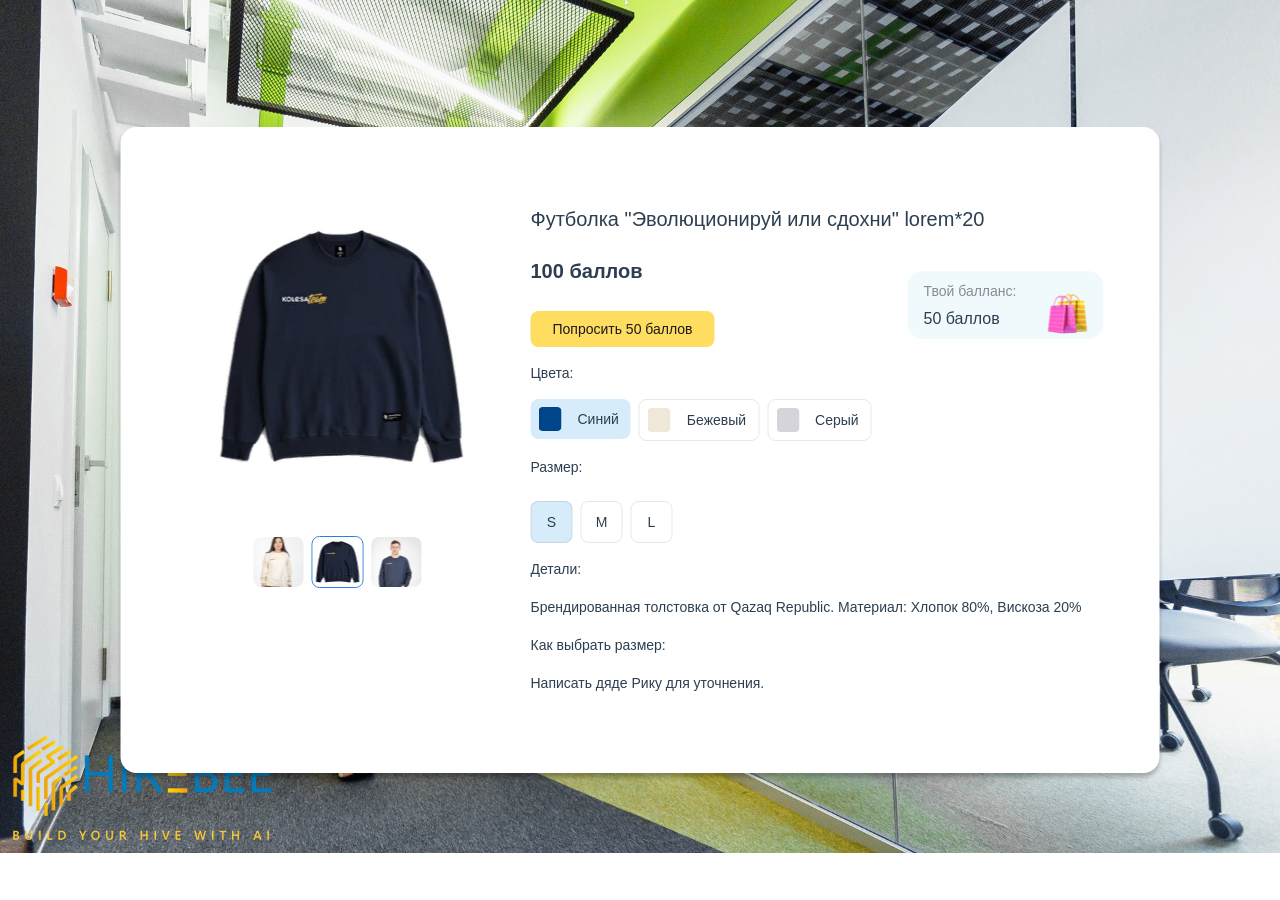
==== index.html @ 6937a369 "feat:<add files and code>" ====
<!DOCTYPE html>
<html lang="en">

<head>
    <meta charset="UTF-8" />
    <link rel="icon" type="image/svg+xml" href="/src/assets/favicon.svg" />
    <meta name="viewport" content="width=device-width, initial-scale=1.0" />
    <link rel="stylesheet" href="./src/css/style.css">
    <link rel="preconnect" href="https://fonts.googleapis.com">
    <link rel="preconnect" href="https://fonts.gstatic.com" crossorigin>
    <link href="https://fonts.googleapis.com/css2?family=Open+Sans:wght@400;600&display=swap" rel="stylesheet">
    <title>Lesson2</title>
</head>

<body>
    <div id="app">
        <div class="order_wrapper">
            <div class="container">
                <div class="image">
                    <img src="./src/assets/hoody.jpg" alt="hoody_image" class="hoody" width="330px" height="330px">
                    <div class="image_prview">
                        <img class="preview_img" src="./src/assets/first.png" alt="melange hoody">
                        <img class="preview_img active" src="./src/assets/second.png" alt="blue hoody">
                        <img class="preview_img" src="./src/assets/third.png" alt="grey hoody">

                    </div>
                </div>
                <div class="description">
                    <div class="description_info">
                        <h3 class="description_info_title">
                            Футболка "Эволюционируй или сдохни" lorem*20
                        </h3>
                        <p class="description_info_points">
                            100 баллов
                        </p>
                        <div class="description_info_button">
                            <a href="#" class="description_info_btn">
                                Попросить 50 баллов
                            </a>
                        </div>

                    </div>
                    <div class="ballance">
                        <p class="ballance_text">
                            Твой балланс:
                        </p>
                        <p class="ballance_count">
                            50 баллов
                        </p>
                    </div>
                    <div class="description_colors">
                        <p class="color_text">
                            Цвета:
                        </p>
                        <div class="radioblock">
                            <div class="radio1">
                                <input class="radio" type="radio" id="blue" name="colors" checked>
                                <label class="label_color color1" for="blue">
                                    <span class="label_text">Синий</span>
                                </label>
                            </div>
                            <div class="radio2">
                                <input class="radio" type="radio" id="melange" name="colors">
                                <label class="label_color color2" for="melange">
                                    <span class="label_text">Бежевый</span>
                                </label>
                            </div>
                            <div class="radio3">
                                <input class="radio" type="radio" id="grey" name="colors">
                                <label class="label_color color3" for="grey">
                                    <span class="label_text">Серый</span>
                                </label>
                            </div>
                        </div>
                        <div class="description_sizes">
                            <p class="description_size_text">
                                Размер:
                            </p>
                            <div class="description_size_name">
                                <div class="size chozen">
                                    s
                                </div>
                                <div class="size">
                                    m
                                </div>
                                <div class="size">
                                    l
                                </div>

                            </div>
                        </div>
                        <div class="description_details">
                            <p class="details_title">
                                Детали:
                            </p>
                            <p class="details_info">
                                Брендированная толстовка от Qazaq Republic. Материал: Хлопок 80%, Вискоза 20%
                            </p>
                            <p class="order_info_title">
                                Как выбрать размер:
                            </p>
                            <p class="order_info_text">
                                Написать дяде Рику для уточнения.
                            </p>
                        </div>
                    </div>
                </div>
            </div>
        </div>
        <script type="module" src="/src/js/main.js"></script>
</body>

</html>
---- src/css/style.css ----
#app {
    font-family: Avenir, Helvetica, Arial, sans-serif;
    -webkit-font-smoothing: antialiased;
    -moz-osx-font-smoothing: grayscale;
    text-align: center;
    color: #2c3e50;
    margin-top: 60px;
}

body {
    box-sizing: border-box;
    margin: 0 auto;
    background-image: url(/src/assets/bg_image.jpg);
    background-repeat: no-repeat;
    background-size: cover;
    font-size: 14px;
    line-height: 24px;
    font-weight: 400;
    font-family: 'Open Sans', sans-serif;
    font-style: normal;
}

:root {
    --title-fsz: 20px;
    --title-fw: 600;
    --title-lh: 32px;
    --font: 'Open Sans';
}

.order_wrapper {
    box-sizing: border-box;
    position: absolute;
    top: 50%;
    left: 50%;
    padding: 56px 56px 64px;
    max-width: 1039px;
    min-width: 1039px;
    border-radius: 16px;
    background: #fff;
    box-shadow: 0 4px 4px rgba(0, 0, 0, 0.25);
    transform: translate(-50%, -50%);
    -webkit-transform: translate(-50%, -50%);
    -moz-transform: translate(-50%, -50%);
    -o-transform: translate(-50%, -50%);
    -ms-transform: translate(-50%, -50%);
}

.container {
    display: flex;
}

.hoody {
    margin-bottom: 16px;
}

.image_prview {
    display: flex;
    flex-wrap: wrap;
    max-width: 330px;
    align-items: center;
    justify-content: center;
    margin: 0 auto;
}

.preview_img {
    margin-right: 8px;
    width: 50px;
    height: 50px;
    justify-content: center;
    filter: rgba(0, 0, 0, 0.25);
}

.active {
    border: 1px solid #2a81dd;
    border-radius: 8px;
}

.description {
    display: flex;
    flex-direction: column;
    margin-left: 24px;
    text-align: left;
}

.description_info_title {
    font-size: var(--title-fsz);
    line-height: var(--title-lh);
    margin-bottom: 8px;
    font-weight: 400;
}

.description_info_points {
    font-weight: var(--title-fw);
    font-size: var(--title-fsz);
    line-height: var(--title-lh);
    margin-bottom: 24px;
}

.description_info_button {
    display: flex;
    justify-content: center;
    width: 184px;
    height: 36px;
    text-align: center;
    filter: rgba(0, 0, 0, 0.25);
    border-radius: 8px;
    background-color: #ffdd61;
    align-items: center;
}

.description_info_btn {
    display: block;
    text-decoration: none;
    color: #1c1819;
    padding: 6px;
    border-radius: 8px;
}

.ballance {
    position: absolute;
    display: flex;
    flex-direction: column;
    right: 56px;
    top: 144px;
    border-radius: 16px;
    padding: 8px 16px;
    background-color: #f0fafd;
    box-sizing: border-box;
    width: 196px;
    height: 68px;
    align-items: left;
    justify-content: center;
    background-image: url(/src/assets/bag.png);
    background-repeat: no-repeat;
    background-position: 140px 22px;
}

.ballance_text {
    color: #888b94;
    margin: 0 0 4px 0;
}

.ballance_count {
    font-weight: 400;
    font-size: 16px;
    text-align: left;
    line-height: 24px;
    margin: 0;
}

/* ///////////////////radio block////////////////////// */

.radioblock {
    display: flex;
    flex-wrap: wrap;
    min-width: 568px;
}

input {
    position: relative;
}

.radio {
    display: none;
}

.label_color {
    display: inline-flex;
    padding: 8px 12px 8px 8px;
    border: 1px solid rgba(28, 24, 25, 0.1);
    border-radius: 8px;
    margin-right: 8px;
    min-width: 96px;
    box-sizing: border-box;
}

.color1::before {
    content: url(/src/assets/blue_block.svg);
    position: absolute;
    margin-right: 8px;
    display: inline-block;
}

.color2::before {
    content: url(/src/assets/melange_block.svg);
    position: absolute;
    margin-right: 8px;
    display: inline-block;
}

.color3::before {
    content: url(/src/assets/grey_block.svg);
    position: absolute;
    margin-right: 8px;
    display: inline-block;
}

input:checked + label {
    background: #d6ecfb;
    border: none;
}

.label_text {
    margin-left: 39px;
}

/* ///////////////////sizes////////////////////// */

.description_size_name {
    display: flex;
    flex-wrap: wrap;
    max-width: 300px;
}

.size {
    display: flex;
    text-transform: uppercase;
    align-items: center;
    justify-content: center;
    width: 40px;
    height: 40px;
    border-radius: 8px;
    border: 1px solid rgba(28, 24, 25, 0.1);
    margin-right: 8px;
    margin-top: 8px;
    cursor: pointer;
}

.chozen {
    background: #d6ecfb;
}
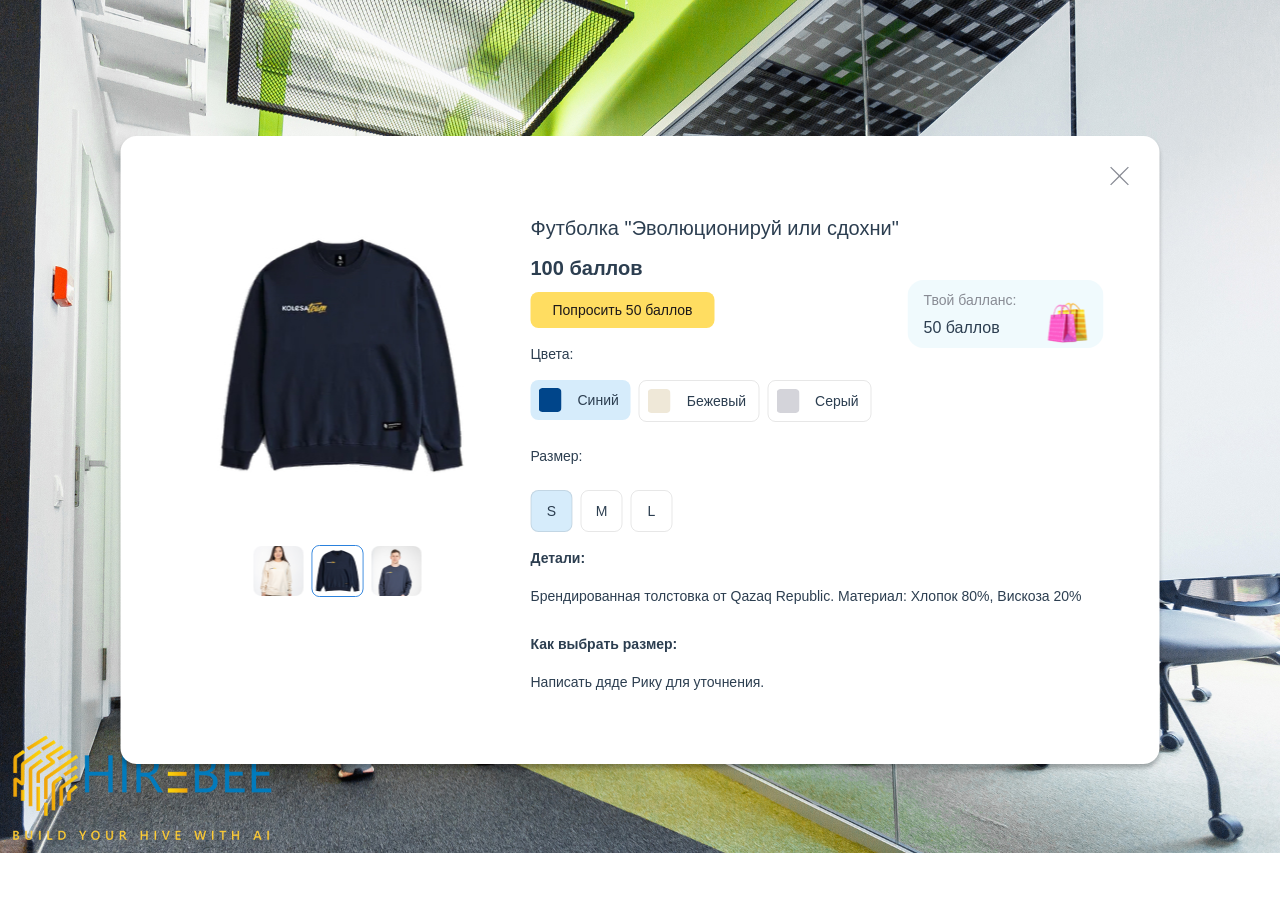
==== commit c9d88721: "fix:<updated css>" ====
--- a/index.html
+++ b/index.html
@@ -16,19 +16,23 @@
     <div id="app">
         <div class="order_wrapper">
             <div class="container">
+                <div class="close_button">
+                    <button class="close_modal_btn">
+                    </button>
+                </div>
                 <div class="image">
                     <img src="./src/assets/hoody.jpg" alt="hoody_image" class="hoody" width="330px" height="330px">
                     <div class="image_prview">
                         <img class="preview_img" src="./src/assets/first.png" alt="melange hoody">
                         <img class="preview_img active" src="./src/assets/second.png" alt="blue hoody">
                         <img class="preview_img" src="./src/assets/third.png" alt="grey hoody">
-
+                        
                     </div>
                 </div>
                 <div class="description">
                     <div class="description_info">
                         <h3 class="description_info_title">
-                            Футболка "Эволюционируй или сдохни" lorem*20
+                            Футболка "Эволюционируй или сдохни"
                         </h3>
                         <p class="description_info_points">
                             100 баллов
@@ -71,6 +75,7 @@
                                     <span class="label_text">Серый</span>
                                 </label>
                             </div>
+
                         </div>
                         <div class="description_sizes">
                             <p class="description_size_text">
--- a/src/css/style.css
+++ b/src/css/style.css
@@ -32,7 +32,7 @@
     position: absolute;
     top: 50%;
     left: 50%;
-    padding: 56px 56px 64px;
+    padding: 56px;
     max-width: 1039px;
     min-width: 1039px;
     border-radius: 16px;
@@ -49,6 +49,20 @@
     display: flex;
 }
 
+.close_modal_btn {
+    position: absolute;
+    right: 24px;
+    top: 24px;
+    width: 32px;
+    height: 32px;
+    background: none;
+    outline: none;
+    border: none;
+    cursor: pointer;
+    background-image: url(/src/assets/close-big.svg);
+    background-size: contain;
+}
+
 .hoody {
     margin-bottom: 16px;
 }
@@ -93,7 +107,8 @@
     font-weight: var(--title-fw);
     font-size: var(--title-fsz);
     line-height: var(--title-lh);
-    margin-bottom: 24px;
+    margin-top: 0;
+    margin-bottom: 8px;
 }
 
 .description_info_button {
@@ -153,7 +168,7 @@
 .radioblock {
     display: flex;
     flex-wrap: wrap;
-    min-width: 568px;
+    max-width: 500px;
 }
 
 input {
@@ -172,6 +187,8 @@
     margin-right: 8px;
     min-width: 96px;
     box-sizing: border-box;
+    cursor: pointer;
+    margin-bottom: 8px;
 }
 
 .color1::before {
@@ -229,3 +246,16 @@
 .chozen {
     background: #d6ecfb;
 }
+
+.details_title {
+    font-weight: var(--title-fw);
+    margin-bottom: 4px;
+}
+
+.details_info {
+    margin-bottom: 24px;
+}
+
+.order_info_title {
+    font-weight: var(--title-fw);
+}
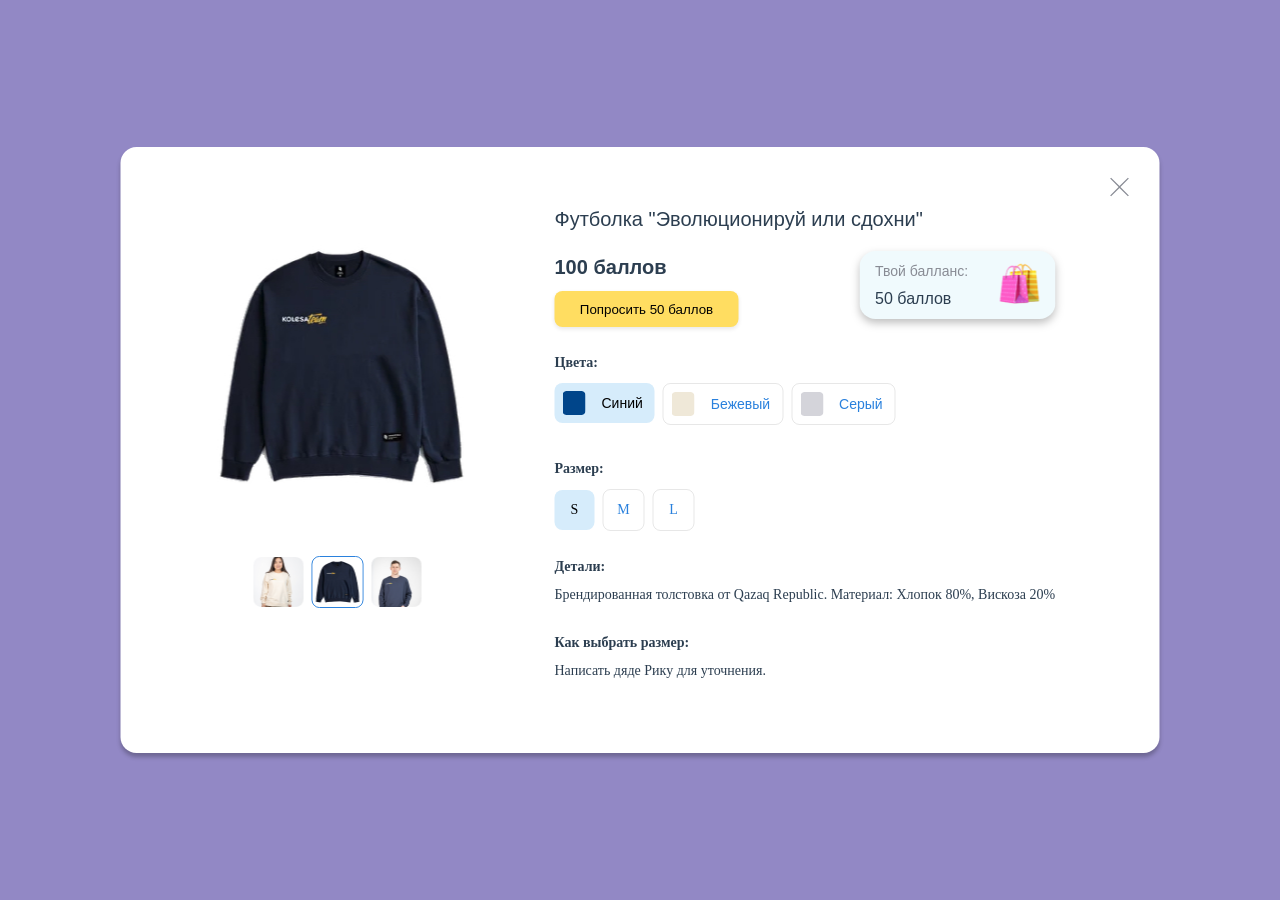
==== commit f49e63ac: "fix:<пофиксил все ошибки еще и некоторые моменты учел> Также добавил Normalize.css" ====
--- a/index.html
+++ b/index.html
@@ -26,36 +26,39 @@
                         <img class="preview_img" src="./src/assets/first.png" alt="melange hoody">
                         <img class="preview_img active" src="./src/assets/second.png" alt="blue hoody">
                         <img class="preview_img" src="./src/assets/third.png" alt="grey hoody">
-                        
+
                     </div>
                 </div>
                 <div class="description">
                     <div class="description_info">
-                        <h3 class="description_info_title">
-                            Футболка "Эволюционируй или сдохни"
-                        </h3>
-                        <p class="description_info_points">
-                            100 баллов
-                        </p>
-                        <div class="description_info_button">
-                            <a href="#" class="description_info_btn">
-                                Попросить 50 баллов
-                            </a>
+                        <div class="description_info_text">
+                            <h3 class="description_info_title">
+                                Футболка "Эволюционируй или сдохни"
+                            </h3>
+                        </div>
+                        <div class="description_info_block">
+                            <div class="points">
+                                <p class="description_info_points">
+                                    100 баллов
+                                </p>
+                                <button class="description_info_btn">Попросить 50 баллов</button>
+                            </div>
+                            <div class="ballance">
+                                <p class="ballance_text">
+                                    Твой балланс:
+                                </p>
+                                <p class="ballance_count">
+                                    50 баллов
+                                </p>
+                            </div>
                         </div>
 
                     </div>
-                    <div class="ballance">
-                        <p class="ballance_text">
-                            Твой балланс:
-                        </p>
-                        <p class="ballance_count">
-                            50 баллов
-                        </p>
-                    </div>
+
                     <div class="description_colors">
-                        <p class="color_text">
+                        <h6 class="color_text">
                             Цвета:
-                        </p>
+                        </h6>
                         <div class="radioblock">
                             <div class="radio1">
                                 <input class="radio" type="radio" id="blue" name="colors" checked>
@@ -78,35 +81,45 @@
 
                         </div>
                         <div class="description_sizes">
-                            <p class="description_size_text">
+                            <h6 class="description_size_text">
                                 Размер:
-                            </p>
-                            <div class="description_size_name">
-                                <div class="size chozen">
-                                    s
+                                <h6 />
+                                <div class="description_size_name">
+                                    <div class="sizes">
+                                        <input class="radio" type="radio" id="s" name="sizes" checked>
+                                        <label class="label_size size1" for="s">
+                                            <span class="size_text">s</span>
+                                        </label>
+                                    </div>
+
+                                    <div class="sizes">
+                                        <input class="radio" type="radio" id="m" name="sizes">
+                                        <label class="label_size size2" for="m">
+                                            <span class="size_text">m</span>
+                                        </label>
+                                    </div>
+
+                                    <div class="sizes">
+                                        <input class="radio" type="radio" id="l" name="sizes">
+                                        <label class="label_size size3" for="l">
+                                            <span class="size_text">l</span>
+                                        </label>
+                                    </div>
                                 </div>
-                                <div class="size">
-                                    m
-                                </div>
-                                <div class="size">
-                                    l
-                                </div>
-
-                            </div>
                         </div>
                         <div class="description_details">
-                            <p class="details_title">
+                            <h6 class="details_title">
                                 Детали:
-                            </p>
-                            <p class="details_info">
-                                Брендированная толстовка от Qazaq Republic. Материал: Хлопок 80%, Вискоза 20%
-                            </p>
-                            <p class="order_info_title">
-                                Как выбрать размер:
-                            </p>
-                            <p class="order_info_text">
-                                Написать дяде Рику для уточнения.
-                            </p>
+                                <h6 />
+                                <p class="details_info">
+                                    Брендированная толстовка от Qazaq Republic. Материал: Хлопок 80%, Вискоза 20%
+                                </p>
+                                <h6 class="order_info_title">
+                                    Как выбрать размер:
+                                    <h6 />
+                                    <p class="order_info_text">
+                                        Написать дяде Рику для уточнения.
+                                    </p>
                         </div>
                     </div>
                 </div>
--- a/src/css/style.css
+++ b/src/css/style.css
@@ -10,14 +10,21 @@
 body {
     box-sizing: border-box;
     margin: 0 auto;
-    background-image: url(/src/assets/bg_image.jpg);
-    background-repeat: no-repeat;
-    background-size: cover;
+    background-color: rgba(35, 16, 139, 0.493);
     font-size: 14px;
     line-height: 24px;
     font-weight: 400;
     font-family: 'Open Sans', sans-serif;
     font-style: normal;
+}
+
+h6 {
+    font-size: 14px;
+    font-weight: 600;
+    line-height: 24px;
+    font-family: var(--font);
+    margin-top: 0;
+    margin-bottom: 0;
 }
 
 :root {
@@ -30,6 +37,8 @@
 .order_wrapper {
     box-sizing: border-box;
     position: absolute;
+    display: flex;
+    justify-content: space-between;
     top: 50%;
     left: 50%;
     padding: 56px;
@@ -47,6 +56,8 @@
 
 .container {
     display: flex;
+    margin: 0 0;
+    max-width: 927px;
 }
 
 .close_modal_btn {
@@ -67,6 +78,10 @@
     margin-bottom: 16px;
 }
 
+.image {
+    margin-right: 24px;
+}
+
 .image_prview {
     display: flex;
     flex-wrap: wrap;
@@ -78,8 +93,6 @@
 
 .preview_img {
     margin-right: 8px;
-    width: 50px;
-    height: 50px;
     justify-content: center;
     filter: rgba(0, 0, 0, 0.25);
 }
@@ -99,6 +112,7 @@
 .description_info_title {
     font-size: var(--title-fsz);
     line-height: var(--title-lh);
+    margin-top: 0;
     margin-bottom: 8px;
     font-weight: 400;
 }
@@ -111,28 +125,35 @@
     margin-bottom: 8px;
 }
 
+.description_info_text {
+    margin-bottom: 16px;
+}
+
+.description_info_block {
+    display: flex;
+    flex-direction: row;
+    justify-content: space-between;
+    margin-bottom: 24px;
+}
+
 .description_info_button {
     display: flex;
-    justify-content: center;
+    justify-content: space-between;
+}
+
+.description_info_btn {
     width: 184px;
     height: 36px;
-    text-align: center;
-    filter: rgba(0, 0, 0, 0.25);
+    cursor: pointer;
     border-radius: 8px;
     background-color: #ffdd61;
-    align-items: center;
-}
-
-.description_info_btn {
-    display: block;
-    text-decoration: none;
-    color: #1c1819;
-    padding: 6px;
-    border-radius: 8px;
+    outline: none;
+    border: none;
+    margin-bottom: 0;
+    box-shadow: 0 2px 4px rgba(28, 24, 25, 0.1);
 }
 
 .ballance {
-    position: absolute;
     display: flex;
     flex-direction: column;
     right: 56px;
@@ -147,7 +168,8 @@
     justify-content: center;
     background-image: url(/src/assets/bag.png);
     background-repeat: no-repeat;
-    background-position: 140px 22px;
+    background-position: 140px 12px;
+    filter: drop-shadow(0 4px 4px rgba(0, 0, 0, 0.25));
 }
 
 .ballance_text {
@@ -169,6 +191,8 @@
     display: flex;
     flex-wrap: wrap;
     max-width: 500px;
+    margin-top: 8px;
+    margin-bottom: 24px;
 }
 
 input {
@@ -186,6 +210,7 @@
     border-radius: 8px;
     margin-right: 8px;
     min-width: 96px;
+    color: #2a81dd;
     box-sizing: border-box;
     cursor: pointer;
     margin-bottom: 8px;
@@ -215,6 +240,7 @@
 input:checked + label {
     background: #d6ecfb;
     border: none;
+    color: black;
 }
 
 .label_text {
@@ -227,35 +253,53 @@
     display: flex;
     flex-wrap: wrap;
     max-width: 300px;
-}
-
-.size {
-    display: flex;
-    text-transform: uppercase;
+    margin-bottom: 24px;
+}
+
+.label_size {
+    border: 1px solid rgba(28, 24, 25, 0.1);
+    border-radius: 8px;
+    box-sizing: border-box;
+    cursor: pointer;
+}
+
+.sizes {
+    display: flex;
     align-items: center;
     justify-content: center;
+    text-align: center;
+    margin-right: 8px;
+    margin-top: 8px;
+    color: #2a81dd;
+}
+
+.size_text {
+    display: inline-flex;
+    border-radius: 5px;
     width: 40px;
     height: 40px;
-    border-radius: 8px;
-    border: 1px solid rgba(28, 24, 25, 0.1);
-    margin-right: 8px;
-    margin-top: 8px;
-    cursor: pointer;
-}
-
-.chozen {
-    background: #d6ecfb;
-}
-
-.details_title {
-    font-weight: var(--title-fw);
-    margin-bottom: 4px;
-}
-
+    align-items: center;
+    text-align: center;
+    justify-content: center;
+    text-transform: uppercase;
+    font-family: var(--font);
+    font-weight: 400;
+    line-height: 24px;
+}
+
+/* ////////////////Details////////////////// */
 .details_info {
     margin-bottom: 24px;
+    margin-top: 4px;
+    font-weight: 400;
+    font-family: var(--font);
 }
 
 .order_info_title {
     font-weight: var(--title-fw);
 }
+
+.order_info_text {
+    margin-top: 4px;
+    font-weight: 400;
+}
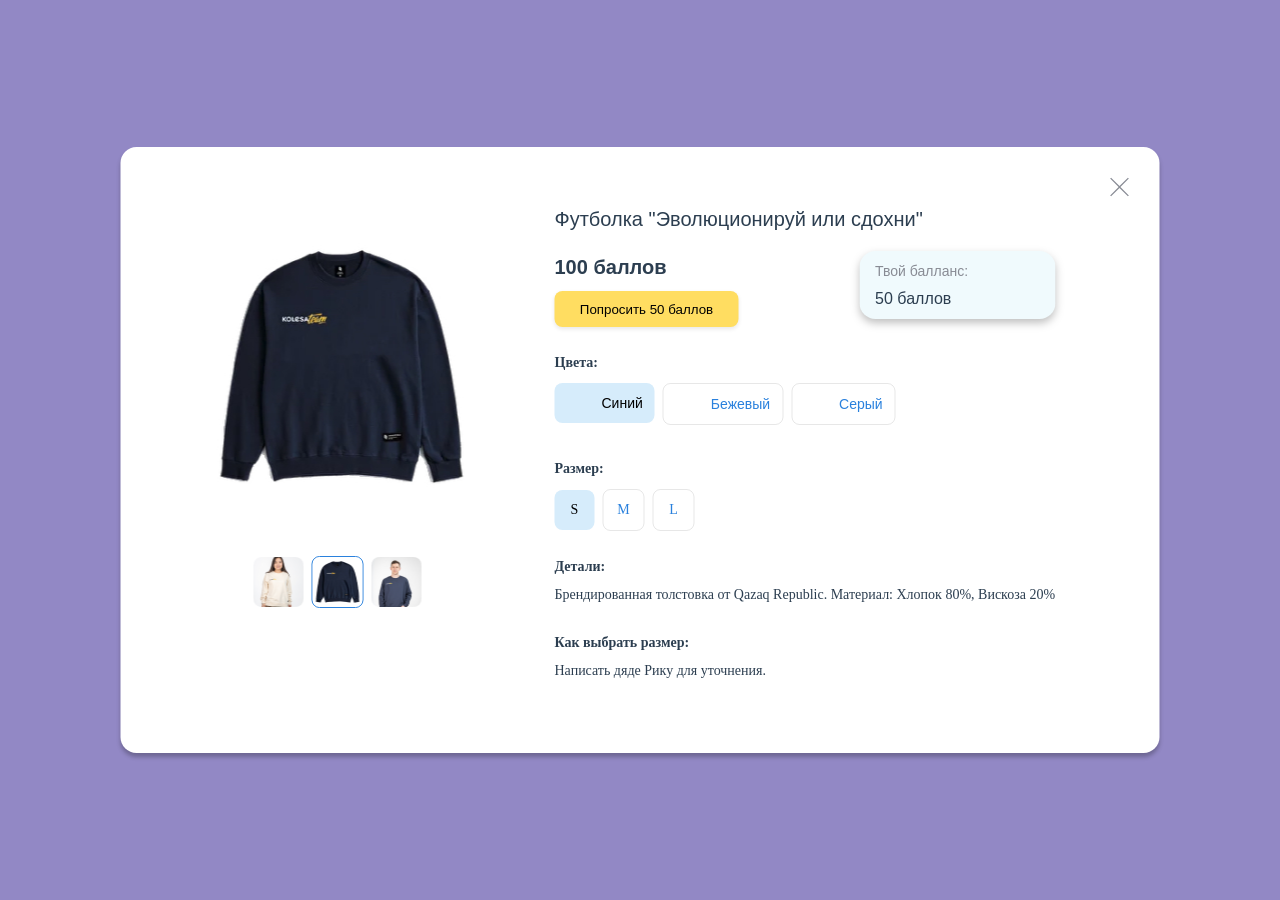
==== commit 3d25d945: "fix:<проверка>" ====
--- a/index.html
+++ b/index.html
@@ -107,6 +107,7 @@
                                     </div>
                                 </div>
                         </div>
+
                         <div class="description_details">
                             <h6 class="details_title">
                                 Детали:
@@ -114,6 +115,7 @@
                                 <p class="details_info">
                                     Брендированная толстовка от Qazaq Republic. Материал: Хлопок 80%, Вискоза 20%
                                 </p>
+
                                 <h6 class="order_info_title">
                                     Как выбрать размер:
                                     <h6 />
--- a/src/css/style.css
+++ b/src/css/style.css
@@ -166,7 +166,7 @@
     height: 68px;
     align-items: left;
     justify-content: center;
-    background-image: url(/src/assets/bag.png);
+    background-image: url(./src/assets/bag.png);
     background-repeat: no-repeat;
     background-position: 140px 12px;
     filter: drop-shadow(0 4px 4px rgba(0, 0, 0, 0.25));
@@ -217,21 +217,21 @@
 }
 
 .color1::before {
-    content: url(/src/assets/blue_block.svg);
+    content: url(./src/assets/blue_block.svg);
     position: absolute;
     margin-right: 8px;
     display: inline-block;
 }
 
 .color2::before {
-    content: url(/src/assets/melange_block.svg);
+    content: url(./src/assets/melange_block.svg);
     position: absolute;
     margin-right: 8px;
     display: inline-block;
 }
 
 .color3::before {
-    content: url(/src/assets/grey_block.svg);
+    content: url(./src/assets/grey_block.svg);
     position: absolute;
     margin-right: 8px;
     display: inline-block;
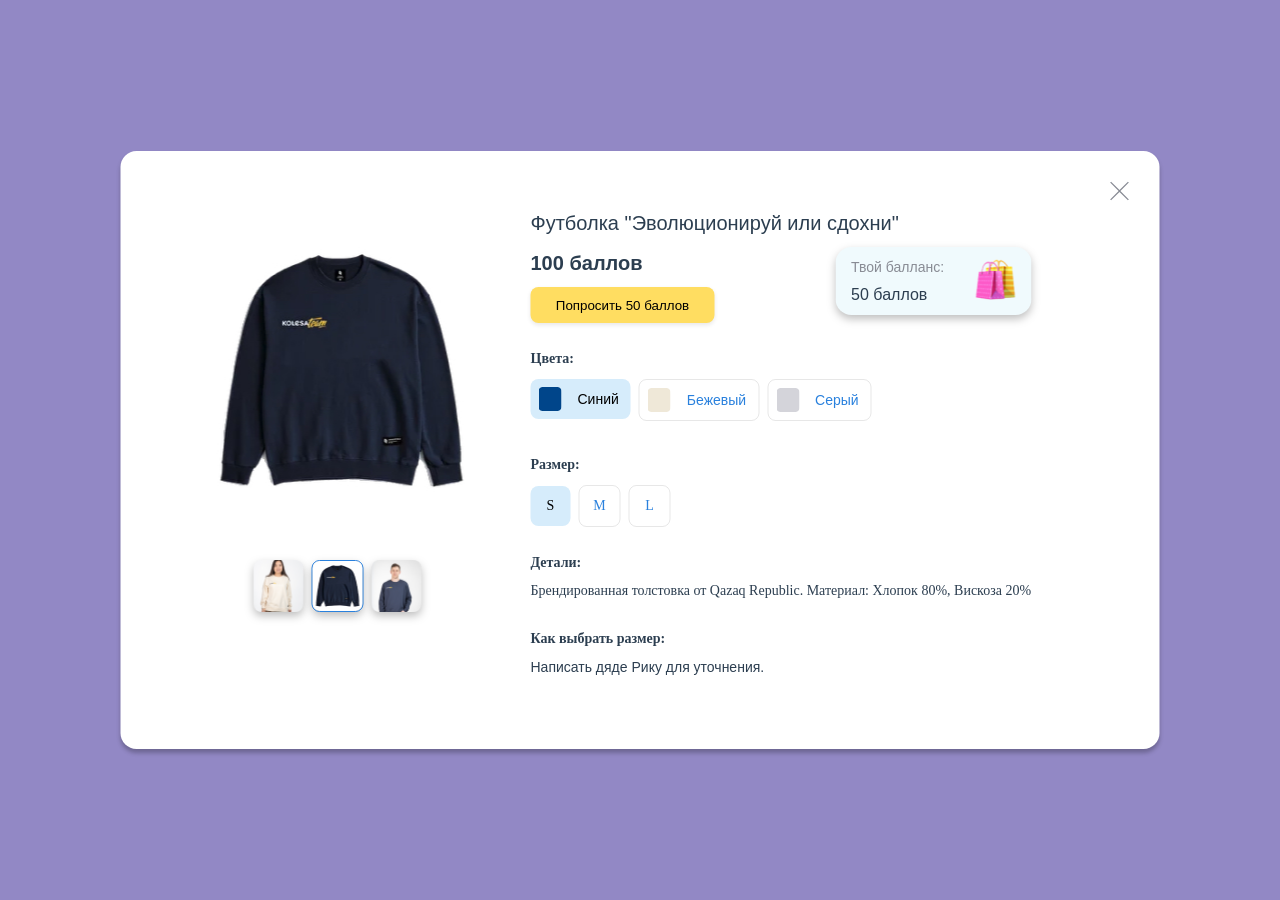
==== commit f5440267: "fix:<corrected html css mistakes>" ====
--- a/index.html
+++ b/index.html
@@ -21,7 +21,7 @@
                     </button>
                 </div>
                 <div class="image">
-                    <img src="./src/assets/hoody.jpg" alt="hoody_image" class="hoody" width="330px" height="330px">
+                    <img src="./src/assets/hoody.jpg" alt="hoody_image" class="hoody" width="330" height="330">
                     <div class="image_prview">
                         <img class="preview_img" src="./src/assets/first.png" alt="melange hoody">
                         <img class="preview_img active" src="./src/assets/second.png" alt="blue hoody">
@@ -31,11 +31,10 @@
                 </div>
                 <div class="description">
                     <div class="description_info">
-                        <div class="description_info_text">
-                            <h3 class="description_info_title">
-                                Футболка "Эволюционируй или сдохни"
-                            </h3>
-                        </div>
+                        <h3 class="description_info_title">
+                            Футболка "Эволюционируй или сдохни"
+                        </h3>
+
                         <div class="description_info_block">
                             <div class="points">
                                 <p class="description_info_points">
@@ -52,7 +51,6 @@
                                 </p>
                             </div>
                         </div>
-
                     </div>
 
                     <div class="description_colors">
@@ -60,68 +58,70 @@
                             Цвета:
                         </h6>
                         <div class="radioblock">
-                            <div class="radio1">
-                                <input class="radio" type="radio" id="blue" name="colors" checked>
-                                <label class="label_color color1" for="blue">
-                                    <span class="label_text">Синий</span>
-                                </label>
+                            <div class="colours">
+                                <div class="radio1">
+                                    <input class="radio" type="radio" id="blue" name="colors" checked>
+                                    <label class="label_color color1" for="blue">
+                                        <span class="label_text">Синий</span>
+                                    </label>
+                                </div>
+
+                                <div class="radio2">
+                                    <input class="radio" type="radio" id="melange" name="colors">
+                                    <label class="label_color color2" for="melange">
+                                        <span class="label_text">Бежевый</span>
+                                    </label>
+                                </div>
+                                <div class="radio3">
+                                    <input class="radio" type="radio" id="grey" name="colors">
+                                    <label class="label_color color3" for="grey">
+                                        <span class="label_text">Серый</span>
+                                    </label>
+                                </div>
                             </div>
-                            <div class="radio2">
-                                <input class="radio" type="radio" id="melange" name="colors">
-                                <label class="label_color color2" for="melange">
-                                    <span class="label_text">Бежевый</span>
-                                </label>
-                            </div>
-                            <div class="radio3">
-                                <input class="radio" type="radio" id="grey" name="colors">
-                                <label class="label_color color3" for="grey">
-                                    <span class="label_text">Серый</span>
-                                </label>
-                            </div>
-
                         </div>
                         <div class="description_sizes">
                             <h6 class="description_size_text">
                                 Размер:
-                                <h6 />
-                                <div class="description_size_name">
-                                    <div class="sizes">
-                                        <input class="radio" type="radio" id="s" name="sizes" checked>
-                                        <label class="label_size size1" for="s">
-                                            <span class="size_text">s</span>
-                                        </label>
-                                    </div>
+                            </h6>
+                            <div class="description_size_name">
+                                <div class="sizes">
+                                    <input class="radio" type="radio" id="s" name="sizes" checked>
+                                    <label class="label_size size1" for="s">
+                                        <span class="size_text">s</span>
+                                    </label>
+                                </div>
 
-                                    <div class="sizes">
-                                        <input class="radio" type="radio" id="m" name="sizes">
-                                        <label class="label_size size2" for="m">
-                                            <span class="size_text">m</span>
-                                        </label>
-                                    </div>
+                                <div class="sizes">
+                                    <input class="radio" type="radio" id="m" name="sizes">
+                                    <label class="label_size size2" for="m">
+                                        <span class="size_text">m</span>
+                                    </label>
+                                </div>
 
-                                    <div class="sizes">
-                                        <input class="radio" type="radio" id="l" name="sizes">
-                                        <label class="label_size size3" for="l">
-                                            <span class="size_text">l</span>
-                                        </label>
-                                    </div>
+                                <div class="sizes">
+                                    <input class="radio" type="radio" id="l" name="sizes">
+                                    <label class="label_size size3" for="l">
+                                        <span class="size_text">l</span>
+                                    </label>
                                 </div>
+                            </div>
                         </div>
 
                         <div class="description_details">
                             <h6 class="details_title">
                                 Детали:
-                                <h6 />
-                                <p class="details_info">
-                                    Брендированная толстовка от Qazaq Republic. Материал: Хлопок 80%, Вискоза 20%
-                                </p>
+                            </h6>
+                            <p class="details_info">
+                                Брендированная толстовка от Qazaq Republic. Материал: Хлопок 80%, Вискоза 20%
+                            </p>
 
-                                <h6 class="order_info_title">
-                                    Как выбрать размер:
-                                    <h6 />
-                                    <p class="order_info_text">
-                                        Написать дяде Рику для уточнения.
-                                    </p>
+                            <h6 class="order_info_title">
+                                Как выбрать размер:
+                            </h6>
+                            <p class="order_info_text">
+                                Написать дяде Рику для уточнения.
+                            </p>
                         </div>
                     </div>
                 </div>
--- a/src/css/style.css
+++ b/src/css/style.css
@@ -7,26 +7,6 @@
     margin-top: 60px;
 }
 
-body {
-    box-sizing: border-box;
-    margin: 0 auto;
-    background-color: rgba(35, 16, 139, 0.493);
-    font-size: 14px;
-    line-height: 24px;
-    font-weight: 400;
-    font-family: 'Open Sans', sans-serif;
-    font-style: normal;
-}
-
-h6 {
-    font-size: 14px;
-    font-weight: 600;
-    line-height: 24px;
-    font-family: var(--font);
-    margin-top: 0;
-    margin-bottom: 0;
-}
-
 :root {
     --title-fsz: 20px;
     --title-fw: 600;
@@ -34,6 +14,26 @@
     --font: 'Open Sans';
 }
 
+body {
+    box-sizing: border-box;
+    margin: 0 auto;
+    background-color: rgba(35, 16, 139, 0.493);
+    font-size: 14px;
+    line-height: 24px;
+    font-weight: 400;
+    font-family: 'Open Sans', sans-serif;
+    font-style: normal;
+}
+
+h6 {
+    font-size: 14px;
+    font-weight: 600;
+    line-height: 24px;
+    font-family: var(--font);
+    margin-top: 0;
+    margin-bottom: 0;
+}
+
 .order_wrapper {
     box-sizing: border-box;
     position: absolute;
@@ -42,8 +42,7 @@
     top: 50%;
     left: 50%;
     padding: 56px;
-    max-width: 1039px;
-    min-width: 1039px;
+    width: 1039px;
     border-radius: 16px;
     background: #fff;
     box-shadow: 0 4px 4px rgba(0, 0, 0, 0.25);
@@ -86,15 +85,13 @@
     display: flex;
     flex-wrap: wrap;
     max-width: 330px;
-    align-items: center;
     justify-content: center;
     margin: 0 auto;
 }
 
 .preview_img {
     margin-right: 8px;
-    justify-content: center;
-    filter: rgba(0, 0, 0, 0.25);
+    filter: drop-shadow(0 4px 4px rgba(0, 0, 0, 0.25));
 }
 
 .active {
@@ -105,7 +102,6 @@
 .description {
     display: flex;
     flex-direction: column;
-    margin-left: 24px;
     text-align: left;
 }
 
@@ -125,10 +121,6 @@
     margin-bottom: 8px;
 }
 
-.description_info_text {
-    margin-bottom: 16px;
-}
-
 .description_info_block {
     display: flex;
     flex-direction: row;
@@ -166,7 +158,7 @@
     height: 68px;
     align-items: left;
     justify-content: center;
-    background-image: url(./src/assets/bag.png);
+    background-image: url(/src/assets/bag.png);
     background-repeat: no-repeat;
     background-position: 140px 12px;
     filter: drop-shadow(0 4px 4px rgba(0, 0, 0, 0.25));
@@ -195,8 +187,9 @@
     margin-bottom: 24px;
 }
 
-input {
-    position: relative;
+.colours {
+    display: flex;
+    flex-wrap: wrap;
 }
 
 .radio {
@@ -217,21 +210,21 @@
 }
 
 .color1::before {
-    content: url(./src/assets/blue_block.svg);
+    content: url(/src/assets/blue_block.svg);
     position: absolute;
     margin-right: 8px;
     display: inline-block;
 }
 
 .color2::before {
-    content: url(./src/assets/melange_block.svg);
+    content: url(/src/assets/melange_block.svg);
     position: absolute;
     margin-right: 8px;
     display: inline-block;
 }
 
 .color3::before {
-    content: url(./src/assets/grey_block.svg);
+    content: url(/src/assets/grey_block.svg);
     position: absolute;
     margin-right: 8px;
     display: inline-block;
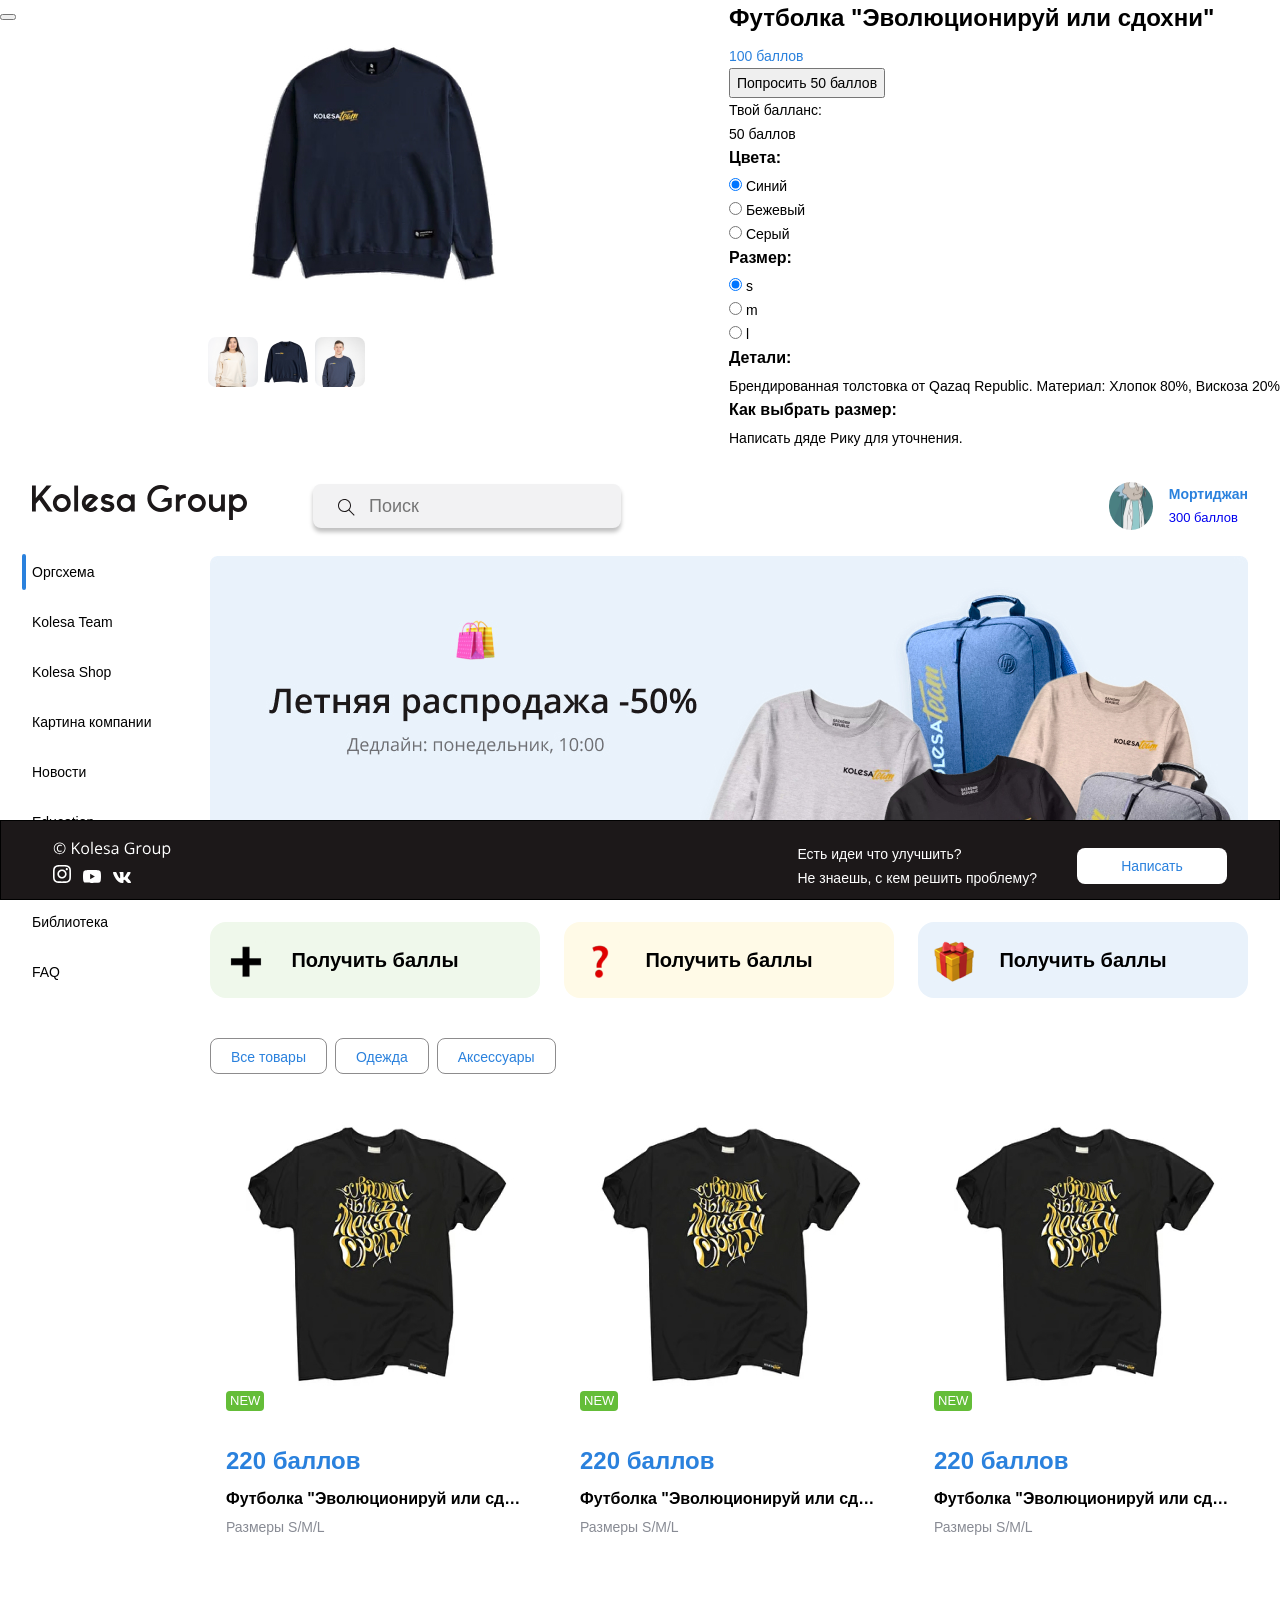
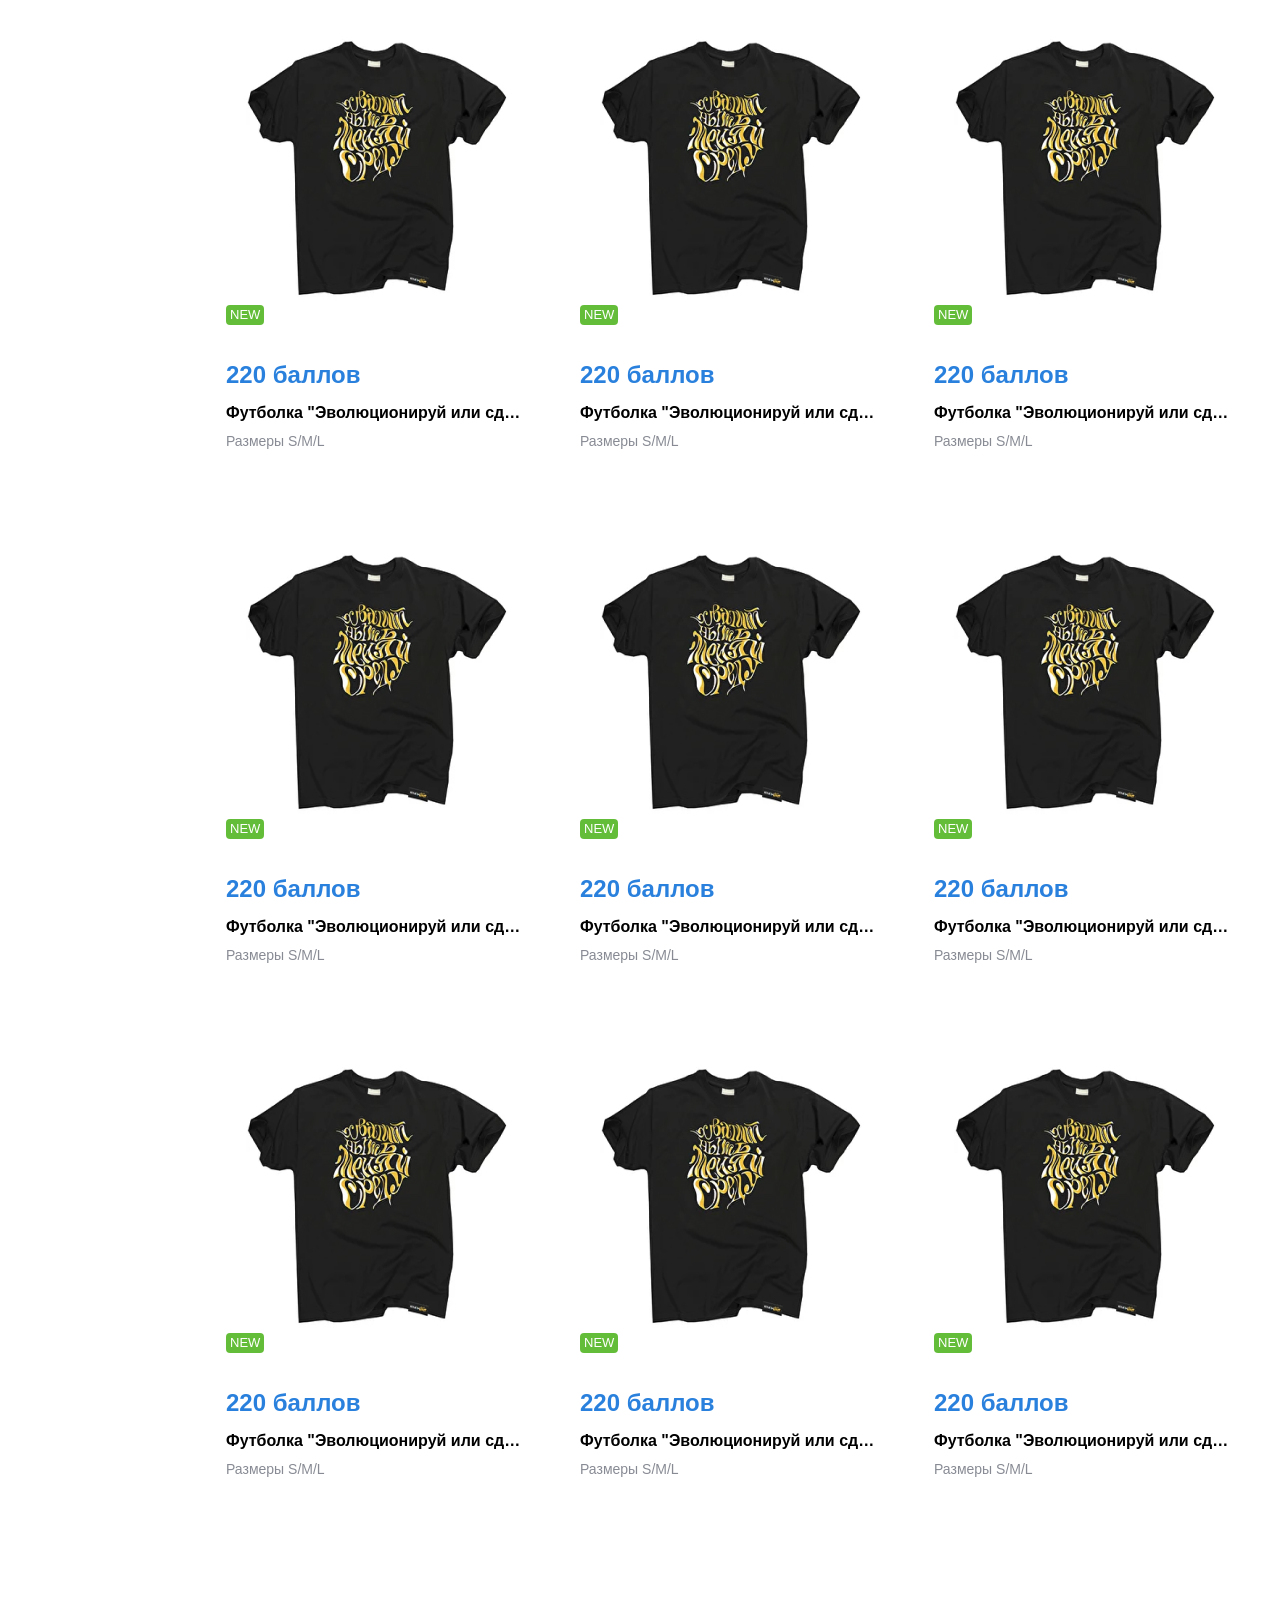
==== commit 7fc1663f: "fix make some changes" ====
--- a/index.html
+++ b/index.html
@@ -127,7 +127,434 @@
                 </div>
             </div>
         </div>
+        <div class="main_wrapper">
+            <header class="header">
+                <div class="container">
+                    <div class="logo_input">
+                        <div class="logo_image">
+                            <a href="https://upgrade.kolesa.group/?utm_source=job" class="logo_image_link"
+                                target="_blank">
+                                <img src="./src/assets/logo_image.svg" alt="logo" class="logo_img">
+                            </a>
+                        </div>
+                        <form class="search">
+                            <input type="text" placeholder="Поиск" class="search_block">
+                            <button class="scope_btn">
+                                <img src="./src/assets/loopa.svg" alt="scope icon" class="scope_icon">
+                            </button>
+                        </form>
+                    </div>
+                    <div class="profile">
+                        <div class="profile_image">
+                            <a href="https://www.google.com/" target="_blank" class="profile_link">
+                                <img src="./src/assets/morty.png" alt="morty" class="profile_image">
+                                <span class="profile_info">
+                                    <span class="profile_name">
+                                        Мортиджан
+                                    </span>
+                                    <span class="profile_points">
+                                        300 баллов
+                                    </span>
+                                </span>
+                            </a>
+                        </div>
+                    </div>
+                </div>
+            </header>
+
+            <main class="main">
+                <div class="container">
+                    <aside class="menu_block">
+                        <ul class="nav">
+                            <li class="nav_item">
+                                <a href="#" class="nav_item_link active_link">
+                                    Оргсхема
+                                </a>
+                            </li>
+                            <li class="nav_item">
+                                <a href="#" class="nav_item_link">
+                                    Kolesa
+                                    <strong>
+                                        Team
+                                    </strong>
+                                </a>
+                            </li>
+                            <li class="nav_item">
+                                <a href="#" class="nav_item_link">
+                                    Kolesa Shop
+                                </a>
+                            </li>
+                            <li class="nav_item">
+                                <a href="#" class="nav_item_link">
+                                    Картина компании
+                                </a>
+                            </li>
+                            <li class="nav_item">
+                                <a href="#" class="nav_item_link">
+                                    Новости
+                                </a>
+                            </li>
+                            <li class="nav_item">
+                                <a href="#" class="nav_item_link">
+                                    Education
+                                </a>
+                            </li>
+                            <li class="nav_item">
+                                <a href="#" class="nav_item_link">
+                                    Guidelines
+                                </a>
+                            </li>
+                            <li class="nav_item">
+                                <a href="#" class="nav_item_link">
+                                    Библиотека
+                                </a>
+                            </li>
+                            <li class="nav_item">
+                                <a href="#" class="nav_item_link">
+                                    FAQ
+                                </a>
+                            </li>
+                        </ul>
+                    </aside>
+                    <div class="content_block">
+                        <div class="banner">
+                            <img src="./src/assets/banner.jpg" alt="banner" class="banner_image" width="1038"
+                                height="335">
+                        </div>
+                        <div class="action_bars">
+                            <button class="info_button1 btn">
+                                Получить баллы
+                            </button>
+                            <button class="info_button2 btn">
+                                Получить баллы
+                            </button>
+                            <button class="info_button3 btn">
+                                Получить баллы
+                            </button>
+                        </div>
+                        <div class="filter_buttons">
+                            <button class="filter_btn selected">
+                                Все товары
+                            </button>
+                            <button class="filter_btn">
+                                Одежда
+                            </button>
+                            <button class="filter_btn">
+                                Аксессуары
+                            </button>
+                        </div>
+                        <div class="item_cards">
+                            <div class="item_card">
+                                <div class="new_collection_card">
+                                    <div class="image img">
+                                        <img src="./src/assets/t-shirt.jpg" alt="hoody_image" class="hoody" width="330"
+                                            height="330">
+                                        <span class="new_label">new</span>
+                                    </div>
+                                    <div class="card_description">
+                                        <h3 class="points">
+                                            220 баллов
+                                        </h3>
+                                        <h6 class="card_description_title">
+                                            Футболка "Эволюционируй или сдохни"
+                                        </h6>
+                                        <p class="grey_text">
+                                            Размеры S/M/L
+                                        </p>
+                                        <button class="order_btn">
+                                            Заказать
+                                        </button>
+                                    </div>
+                                </div>
+                            </div>
+                            <div class="item_card">
+                                <div class="new_collection_card">
+                                    <div class="image img">
+                                        <img src="./src/assets/t-shirt.jpg" alt="hoody_image" class="hoody" width="330"
+                                            height="330">
+                                        <span class="new_label">new</span>
+                                    </div>
+                                    <div class="card_description">
+                                        <h3 class="points">
+                                            220 баллов
+                                        </h3>
+                                        <h6 class="card_description_title">
+                                            Футболка "Эволюционируй или сдохни"
+                                        </h6>
+                                        <p class="grey_text">
+                                            Размеры S/M/L
+                                        </p>
+                                        <button class="order_btn">
+                                            Заказать
+                                        </button>
+                                    </div>
+                                </div>
+                            </div>
+                            <div class="item_card">
+                                <div class="new_collection_card">
+                                    <div class="image img">
+                                        <img src="./src/assets/t-shirt.jpg" alt="hoody_image" class="hoody" width="330"
+                                            height="330">
+                                        <span class="new_label">new</span>
+                                    </div>
+                                    <div class="card_description">
+                                        <h3 class="points">
+                                            220 баллов
+                                        </h3>
+                                        <h6 class="card_description_title">
+                                            Футболка "Эволюционируй или сдохни"
+                                        </h6>
+                                        <p class="grey_text">
+                                            Размеры S/M/L
+                                        </p>
+                                        <button class="order_btn">
+                                            Заказать
+                                        </button>
+                                    </div>
+                                </div>
+                            </div>
+                            <div class="item_card">
+                                <div class="new_collection_card">
+                                    <div class="image img">
+                                        <img src="./src/assets/t-shirt.jpg" alt="hoody_image" class="hoody" width="330"
+                                            height="330">
+                                        <span class="new_label">new</span>
+                                    </div>
+                                    <div class="card_description">
+                                        <h3 class="points">
+                                            220 баллов
+                                        </h3>
+                                        <h6 class="card_description_title">
+                                            Футболка "Эволюционируй или сдохни"
+                                        </h6>
+                                        <p class="grey_text">
+                                            Размеры S/M/L
+                                        </p>
+                                        <button class="order_btn">
+                                            Заказать
+                                        </button>
+                                    </div>
+                                </div>
+                            </div>
+                            <div class="item_card">
+                                <div class="new_collection_card">
+                                    <div class="image img">
+                                        <img src="./src/assets/t-shirt.jpg" alt="hoody_image" class="hoody" width="330"
+                                            height="330">
+                                        <span class="new_label">new</span>
+                                    </div>
+                                    <div class="card_description">
+                                        <h3 class="points">
+                                            220 баллов
+                                        </h3>
+                                        <h6 class="card_description_title">
+                                            Футболка "Эволюционируй или сдохни"
+                                        </h6>
+                                        <p class="grey_text">
+                                            Размеры S/M/L
+                                        </p>
+                                        <button class="order_btn">
+                                            Заказать
+                                        </button>
+                                    </div>
+                                </div>
+                            </div>
+                            <div class="item_card">
+                                <div class="new_collection_card">
+                                    <div class="image img">
+                                        <img src="./src/assets/t-shirt.jpg" alt="hoody_image" class="hoody" width="330"
+                                            height="330">
+                                        <span class="new_label">new</span>
+                                    </div>
+                                    <div class="card_description">
+                                        <h3 class="points">
+                                            220 баллов
+                                        </h3>
+                                        <h6 class="card_description_title">
+                                            Футболка "Эволюционируй или сдохни"
+                                        </h6>
+                                        <p class="grey_text">
+                                            Размеры S/M/L
+                                        </p>
+                                        <button class="order_btn">
+                                            Заказать
+                                        </button>
+                                    </div>
+                                </div>
+                            </div>
+                            <div class="item_card">
+                                <div class="new_collection_card">
+                                    <div class="image img">
+                                        <img src="./src/assets/t-shirt.jpg" alt="hoody_image" class="hoody" width="330"
+                                            height="330">
+                                        <span class="new_label">new</span>
+                                    </div>
+                                    <div class="card_description">
+                                        <h3 class="points">
+                                            220 баллов
+                                        </h3>
+                                        <h6 class="card_description_title">
+                                            Футболка "Эволюционируй или сдохни"
+                                        </h6>
+                                        <p class="grey_text">
+                                            Размеры S/M/L
+                                        </p>
+                                        <button class="order_btn">
+                                            Заказать
+                                        </button>
+                                    </div>
+                                </div>
+                            </div>
+                            <div class="item_card">
+                                <div class="new_collection_card">
+                                    <div class="image img">
+                                        <img src="./src/assets/t-shirt.jpg" alt="hoody_image" class="hoody" width="330"
+                                            height="330">
+                                        <span class="new_label">new</span>
+                                    </div>
+                                    <div class="card_description">
+                                        <h3 class="points">
+                                            220 баллов
+                                        </h3>
+                                        <h6 class="card_description_title">
+                                            Футболка "Эволюционируй или сдохни"
+                                        </h6>
+                                        <p class="grey_text">
+                                            Размеры S/M/L
+                                        </p>
+                                        <button class="order_btn">
+                                            Заказать
+                                        </button>
+                                    </div>
+                                </div>
+                            </div>
+                            <div class="item_card">
+                                <div class="new_collection_card">
+                                    <div class="image img">
+                                        <img src="./src/assets/t-shirt.jpg" alt="hoody_image" class="hoody" width="330"
+                                            height="330">
+                                        <span class="new_label">new</span>
+                                    </div>
+                                    <div class="card_description">
+                                        <h3 class="points">
+                                            220 баллов
+                                        </h3>
+                                        <h6 class="card_description_title">
+                                            Футболка "Эволюционируй или сдохни"
+                                        </h6>
+                                        <p class="grey_text">
+                                            Размеры S/M/L
+                                        </p>
+                                        <button class="order_btn">
+                                            Заказать
+                                        </button>
+                                    </div>
+                                </div>
+                            </div>
+                            <div class="item_card">
+                                <div class="new_collection_card">
+                                    <div class="image img">
+                                        <img src="./src/assets/t-shirt.jpg" alt="hoody_image" class="hoody" width="330"
+                                            height="330">
+                                        <span class="new_label">new</span>
+                                    </div>
+                                    <div class="card_description">
+                                        <h3 class="points">
+                                            220 баллов
+                                        </h3>
+                                        <h6 class="card_description_title">
+                                            Футболка "Эволюционируй или сдохни"
+                                        </h6>
+                                        <p class="grey_text">
+                                            Размеры S/M/L
+                                        </p>
+                                        <button class="order_btn">
+                                            Заказать
+                                        </button>
+                                    </div>
+                                </div>
+                            </div>
+                            <div class="item_card">
+                                <div class="new_collection_card">
+                                    <div class="image img">
+                                        <img src="./src/assets/t-shirt.jpg" alt="hoody_image" class="hoody" width="330"
+                                            height="330">
+                                        <span class="new_label">new</span>
+                                    </div>
+                                    <div class="card_description">
+                                        <h3 class="points">
+                                            220 баллов
+                                        </h3>
+                                        <h6 class="card_description_title">
+                                            Футболка "Эволюционируй или сдохни"
+                                        </h6>
+                                        <p class="grey_text">
+                                            Размеры S/M/L
+                                        </p>
+                                        <button class="order_btn">
+                                            Заказать
+                                        </button>
+                                    </div>
+                                </div>
+                            </div>
+                            <div class="item_card">
+                                <div class="new_collection_card">
+                                    <div class="image img">
+                                        <img src="./src/assets/t-shirt.jpg" alt="hoody_image" class="hoody" width="330"
+                                            height="330">
+                                        <span class="new_label">new</span>
+                                    </div>
+                                    <div class="card_description">
+                                        <h3 class="points">
+                                            220 баллов
+                                        </h3>
+                                        <h6 class="card_description_title">
+                                            Футболка "Эволюционируй или сдохни"
+                                        </h6>
+                                        <p class="grey_text">
+                                            Размеры S/M/L
+                                        </p>
+                                        <button class="order_btn">
+                                            Заказать
+                                        </button>
+                                    </div>
+                                </div>
+                            </div>
+                        </div>
+                    </div>
+                </div>
+            </main>
+        </div>
+        <footer class="footer">
+            <div class="footer_content">
+                <div class="company_info">
+                    <a href="https://job.kolesa.kz/about" target="_blank" class="company_logo_link">
+                        <img src="./src/assets/company_logo.svg" alt="logo kolesa" class="company_logo">
+                    </a>
+                    <div class="info_icons">
+                        <a href="https://www.instagram.com/kolesagroup/?hl=en" target="_blank"
+                            class="info_icon_link"><img src="./src/assets/insta.svg" alt="icon" class="link_icon">
+                        </a>
+                        <a href="https://www.youtube.com/channel/UC6o6waSdIvmIdvy7qTqxY9A" target="_blank"
+                            class="info_icon_link"><img src="./src/assets/youtube.svg" alt="icon" class="link_icon">
+                        </a>
+                        <a href="https://vk.com/kolesakrishamarket" target="_blank" class="info_icon_link"><img
+                                src="./src/assets/vk.svg" alt="icon" class="link_icon">
+                        </a>
+                    </div>
+                </div>
+                <div class="feedback">
+                    <a href="#" class="feedback_link">
+                        Есть идеи что улучшить?<br> Не знаешь, с кем решить проблему?
+                    </a>
+                    <button class="feedback_btn">
+                        Написать
+                    </button>
+                </div>
+            </div>
+        </footer>
         <script type="module" src="/src/js/main.js"></script>
+    </div>
 </body>
 
 </html>
--- a/src/css/style.css
+++ b/src/css/style.css
@@ -1,23 +1,9 @@
-#app {
-    font-family: Avenir, Helvetica, Arial, sans-serif;
-    -webkit-font-smoothing: antialiased;
-    -moz-osx-font-smoothing: grayscale;
-    text-align: center;
-    color: #2c3e50;
-    margin-top: 60px;
-}
-
-:root {
-    --title-fsz: 20px;
-    --title-fw: 600;
-    --title-lh: 32px;
-    --font: 'Open Sans';
-}
-
-body {
+body,
+* {
     box-sizing: border-box;
-    margin: 0 auto;
-    background-color: rgba(35, 16, 139, 0.493);
+    margin: 0;
+    text-decoration: none;
+    list-style: none;
     font-size: 14px;
     line-height: 24px;
     font-weight: 400;
@@ -25,274 +11,471 @@
     font-style: normal;
 }
 
-h6 {
-    font-size: 14px;
+ul,
+li {
+    padding: 0;
+}
+
+h3 {
     font-weight: 600;
-    line-height: 24px;
-    font-family: var(--font);
-    margin-top: 0;
-    margin-bottom: 0;
-}
-
-.order_wrapper {
-    box-sizing: border-box;
-    position: absolute;
-    display: flex;
-    justify-content: space-between;
-    top: 50%;
-    left: 50%;
-    padding: 56px;
-    width: 1039px;
-    border-radius: 16px;
-    background: #fff;
-    box-shadow: 0 4px 4px rgba(0, 0, 0, 0.25);
-    transform: translate(-50%, -50%);
-    -webkit-transform: translate(-50%, -50%);
-    -moz-transform: translate(-50%, -50%);
-    -o-transform: translate(-50%, -50%);
-    -ms-transform: translate(-50%, -50%);
-}
-
-.container {
-    display: flex;
-    margin: 0 0;
-    max-width: 927px;
-}
-
-.close_modal_btn {
-    position: absolute;
-    right: 24px;
-    top: 24px;
-    width: 32px;
-    height: 32px;
-    background: none;
-    outline: none;
-    border: none;
-    cursor: pointer;
-    background-image: url(/src/assets/close-big.svg);
-    background-size: contain;
-}
-
-.hoody {
-    margin-bottom: 16px;
-}
-
-.image {
-    margin-right: 24px;
-}
-
-.image_prview {
-    display: flex;
-    flex-wrap: wrap;
-    max-width: 330px;
-    justify-content: center;
-    margin: 0 auto;
-}
-
-.preview_img {
-    margin-right: 8px;
-    filter: drop-shadow(0 4px 4px rgba(0, 0, 0, 0.25));
-}
-
-.active {
-    border: 1px solid #2a81dd;
-    border-radius: 8px;
-}
-
-.description {
-    display: flex;
-    flex-direction: column;
-    text-align: left;
-}
-
-.description_info_title {
-    font-size: var(--title-fsz);
-    line-height: var(--title-lh);
+    font-size: 24px;
+    line-height: 36px;
     margin-top: 0;
     margin-bottom: 8px;
+}
+
+h6 {
+    font-weight: 600;
+    font-size: 16px;
+    line-height: 24px;
+    margin-bottom: 4px;
+}
+
+.grey_text {
+    color: #888b94;
+}
+
+.main_wrapper {
+    max-width: 1440px;
+    margin: 0 auto;
+    position: relative;
+    min-height: 100vh;
+    padding: 32px;
+}
+
+/* Header */
+
+.header {
+    max-width: 1368px;
+    height: 48px;
+    display: flex;
+    align-items: center;
+    padding: 4px 0;
+}
+
+.container {
+    display: flex;
+    justify-content: space-between;
+    max-width: 1319px;
+    width: 100%;
+    min-height: 100%;
+}
+
+.profile {
+    display: flex;
+}
+
+.profile_image {
+    display: block;
+    border-radius: 50%;
+}
+
+.profile_link {
+    display: flex;
+    height: 100%;
+    width: 100%;
+}
+
+.profile_info {
+    display: block;
+    margin-left: 16px;
+}
+
+.profile_name {
+    font-weight: 600;
+    color: #2a81dd;
+}
+
+.profile_points {
+    display: block;
+    font-size: 13px;
+}
+
+.logo_input {
+    display: flex;
+    align-items: center;
+}
+
+.logo_image {
+    display: flex;
+    cursor: pointer;
+    align-items: center;
+    margin-right: 66px;
+    height: 44px;
+}
+
+.search_block {
+    display: inline-block;
+    width: 308px;
+    background: #f2f2f3;
+    border-radius: 8px;
+    font-size: 18px;
+    line-height: 28px;
     font-weight: 400;
-}
-
-.description_info_points {
-    font-weight: var(--title-fw);
-    font-size: var(--title-fsz);
-    line-height: var(--title-lh);
-    margin-top: 0;
-    margin-bottom: 8px;
-}
-
-.description_info_block {
-    display: flex;
-    flex-direction: row;
+    padding: 8px 8px 8px 56px;
+    border: none;
+    cursor: auto;
+    box-shadow: 0 4px 4px rgba(0, 0, 0, 0.25);
+}
+
+.search_block:focus {
+    outline-color: #2a81dd;
+}
+
+.search {
+    position: relative;
+}
+
+.scope_btn {
+    border: none;
+    background: inherit;
+    cursor: pointer;
+    position: absolute;
+    top: 14px;
+    left: 19px;
+}
+
+.scope_icon:hover {
+    -webkit-transform: scale(1.5, 1.5);
+    transform: scale(1.5, 1.5);
+}
+
+/* Main - navigation */
+
+.menu_block {
+    margin-top: 30px;
+    width: 280px;
+    min-height: 424px;
+}
+
+.nav_item {
+    margin-bottom: 26px;
+    position: relative;
+}
+
+.nav_item_link:hover {
+    font-weight: 600;
+    filter: brightness(1.75);
+    transform: scale(1.1, 1.1);
+}
+
+.nav_item_link:hover::before {
+    box-sizing: border-box;
+    content: '';
+    position: absolute;
+    top: -25%;
+    left: -10px;
+    height: 36px;
+    border: 2px solid #2a81dd;
+    border-radius: 10px;
+    background: #2a81dd;
+    transform: matrix(-1, 0, 0, 1, 0, 0);
+}
+
+.nav_item_link {
+    display: inline-block;
+    color: black;
+}
+
+.active_link::before {
+    box-sizing: border-box;
+    content: '';
+    position: absolute;
+    top: -25%;
+    left: -10px;
+    height: 36px;
+    border: 2px solid #2a81dd;
+    border-radius: 10px;
+    background: #2a81dd;
+    transform: matrix(-1, 0, 0, 1, 0, 0);
+}
+
+/* Main - content */
+
+.banner {
+    margin-top: 26px;
+    margin-bottom: 24px;
+}
+
+.content_block {
+    width: 1038px;
+    height: fit-content;
+}
+
+/* Main - Кнопки Инфо как получить баллы */
+
+.action_bars {
+    display: flex;
+    flex-wrap: wrap;
     justify-content: space-between;
-    margin-bottom: 24px;
-}
-
-.description_info_button {
+    max-width: 1038px;
+    height: fit-content;
+    margin-bottom: 40px;
+}
+
+.btn {
+    height: 76px;
+    width: 330px;
+    border-radius: 16px;
+    font-weight: 600;
+    font-size: 20px;
+    line-height: 32px;
+    border: none;
+    cursor: pointer;
+}
+
+.btn:hover {
+    transform: scale(1.1, 1.1);
+    box-shadow: 0 4px 4px rgba(0, 0, 0, 0.25);
+}
+
+.info_button1 {
+    position: relative;
+    background: #eff8eb;
+}
+
+.info_button1::before {
+    content: '';
+    width: 48px;
+    height: 56px;
+    position: absolute;
+    background: url(/src/assets/plus.png);
+    background-repeat: no-repeat;
+    left: 16px;
+    top: 25%;
+}
+
+.info_button2 {
+    position: relative;
+    background: #fffae7;
+}
+
+.info_button2::before {
+    content: '';
+    width: 48px;
+    height: 56px;
+    position: absolute;
+    background: url(/src/assets/que.png);
+    background-repeat: no-repeat;
+    left: 16px;
+    top: 25%;
+}
+
+.info_button3 {
+    position: relative;
+    background: #e9f2fb;
+}
+
+.info_button3::before {
+    content: '';
+    width: 48px;
+    height: 56px;
+    position: absolute;
+    background: url(/src/assets/gift.png);
+    background-repeat: no-repeat;
+    left: 16px;
+    top: 25%;
+}
+
+/* Фильтры товаров */
+
+.filter_buttons {
+    display: flex;
+    flex-wrap: wrap;
+    max-width: 1038px;
+    margin-bottom: 16px;
+}
+
+.filter_btn {
+    height: 36px;
+    border: 1px solid #8d8c8d;
+    border-radius: 8px;
+    background: #fff;
+    cursor: pointer;
+    outline: none;
+    margin-right: 8px;
+    padding: 6px 20px;
+    color: #2a81dd;
+}
+
+.filter_btn:active {
+    background: #d6ecfb;
+}
+
+.filter_btn:focus {
+    vertical-align: middle;
+    background: #d6ecfb;
+    color: black;
+    border: none;
+}
+
+.filter_btn:hover {
+    transform: scale(1.1, 1.1);
+    background: #eff8eb;
+}
+
+/* Карточки товаров */
+
+.item_cards {
+    display: grid;
+    grid-template-columns: 1fr 1fr 1fr;
+    gap: 24px;
+    box-sizing: border-box;
+    margin-bottom: 68px;
+}
+
+.item_card {
+    max-width: 330px;
+    position: relative;
+    min-height: 474px;
+    margin-bottom: 16px;
+    border-radius: 8px;
+}
+
+/* new card */
+.new_collection_card {
+    border-radius: 8px;
+    z-index: 1;
+    cursor: pointer;
+    position: absolute;
+    max-width: 330px;
+}
+
+.new_collection_card:hover {
+    transition: all ease-in-out	0.3s;
+    z-index: 2;
+    box-shadow: 0 2px 10px rgba(28, 24, 25, 0.1);
+}
+
+.new_collection_card:hover .order_btn {
+    cursor: pointer;
+    display: block;
+    transition: ease 0.5s;
+}
+
+.order_btn {
+    width: 298px;
+    padding: 10px;
+    height: 44px;
+    color: #fff;
+    font-size: 16px;
+    line-height: 24px;
+    background-color: #2a81dd;
+    border-radius: 8px;
+    border: none;
+    display: none;
+    margin-top: 16px;
+}
+
+.points {
+    color: #2a81dd;
+}
+
+.new_collection_card:hover .points {
+    color: #f33;
+}
+
+.image {
+    position: relative;
+    box-sizing: border-box;
+}
+
+.new_label {
+    position: absolute;
+    bottom: 16px;
+    left: 16px;
+    font-size: 13px;
+    line-height: 20px;
+    background: #64bd38;
+    padding: 0 4px;
+    border-radius: 4px;
+    text-transform: uppercase;
+    color: #fff;
+}
+
+.card_description {
+    padding: 16px;
+}
+
+.card_description_title {
+    overflow: hidden;
+    white-space: nowrap;
+    text-overflow: ellipsis;
+}
+
+/* footer */
+
+.footer {
+    border: 1px solid black;
+    height: 80px;
+    position: sticky;
+    background: #1c1819;
+    margin: 0 auto;
+    left: 0;
+    z-index: 2;
+    bottom: 0;
+    width: 100%;
+    padding: 20px;
+    color: white;
+}
+
+.footer_content {
     display: flex;
     justify-content: space-between;
-}
-
-.description_info_btn {
-    width: 184px;
+    max-width: 1440px;
+    margin: 0 auto;
+    padding: 0 32px;
+}
+
+.feedbak_link {
+    color: #fff;
+    opacity: 0.8;
+}
+
+.info_icon_link {
+    text-decoration: none;
+    list-style: none;
+    color: white;
+    margin-right: 8px;
+    font-size: 14px;
+    line-height: 24px;
+    font-weight: 400;
+}
+
+.link_icon:hover {
+    transform: scale(1.3, 1.3);
+    transition: ease 0.3s;
+}
+
+.feedback {
+    display: flex;
+    align-items: center;
+}
+
+.feedback_link {
+    color: #fff;
+}
+
+.feedback_link:hover {
+    transform: scale(1.1, 1.1);
+    transition: ease 0.3s;
+}
+
+.feedback_btn {
+    background: #fff;
+    color: #2a81dd;
+    width: 150px;
     height: 36px;
-    cursor: pointer;
-    border-radius: 8px;
-    background-color: #ffdd61;
+    border-radius: 8px;
+    margin-left: 40px;
+    cursor: pointer;
+    border: none;
+}
+
+.feedback_btn:hover {
+    transition: ease 0.3s;
+    transform: scale(1.1, 1.1);
+    box-shadow: 0 4px 4px rgba(0, 0, 0, 0.25);
     outline: none;
-    border: none;
-    margin-bottom: 0;
-    box-shadow: 0 2px 4px rgba(28, 24, 25, 0.1);
-}
-
-.ballance {
-    display: flex;
-    flex-direction: column;
-    right: 56px;
-    top: 144px;
-    border-radius: 16px;
-    padding: 8px 16px;
-    background-color: #f0fafd;
-    box-sizing: border-box;
-    width: 196px;
-    height: 68px;
-    align-items: left;
-    justify-content: center;
-    background-image: url(/src/assets/bag.png);
-    background-repeat: no-repeat;
-    background-position: 140px 12px;
-    filter: drop-shadow(0 4px 4px rgba(0, 0, 0, 0.25));
-}
-
-.ballance_text {
-    color: #888b94;
-    margin: 0 0 4px 0;
-}
-
-.ballance_count {
-    font-weight: 400;
-    font-size: 16px;
-    text-align: left;
-    line-height: 24px;
-    margin: 0;
-}
-
-/* ///////////////////radio block////////////////////// */
-
-.radioblock {
-    display: flex;
-    flex-wrap: wrap;
-    max-width: 500px;
-    margin-top: 8px;
-    margin-bottom: 24px;
-}
-
-.colours {
-    display: flex;
-    flex-wrap: wrap;
-}
-
-.radio {
-    display: none;
-}
-
-.label_color {
-    display: inline-flex;
-    padding: 8px 12px 8px 8px;
-    border: 1px solid rgba(28, 24, 25, 0.1);
-    border-radius: 8px;
-    margin-right: 8px;
-    min-width: 96px;
-    color: #2a81dd;
-    box-sizing: border-box;
-    cursor: pointer;
-    margin-bottom: 8px;
-}
-
-.color1::before {
-    content: url(/src/assets/blue_block.svg);
-    position: absolute;
-    margin-right: 8px;
-    display: inline-block;
-}
-
-.color2::before {
-    content: url(/src/assets/melange_block.svg);
-    position: absolute;
-    margin-right: 8px;
-    display: inline-block;
-}
-
-.color3::before {
-    content: url(/src/assets/grey_block.svg);
-    position: absolute;
-    margin-right: 8px;
-    display: inline-block;
-}
-
-input:checked + label {
-    background: #d6ecfb;
-    border: none;
-    color: black;
-}
-
-.label_text {
-    margin-left: 39px;
-}
-
-/* ///////////////////sizes////////////////////// */
-
-.description_size_name {
-    display: flex;
-    flex-wrap: wrap;
-    max-width: 300px;
-    margin-bottom: 24px;
-}
-
-.label_size {
-    border: 1px solid rgba(28, 24, 25, 0.1);
-    border-radius: 8px;
-    box-sizing: border-box;
-    cursor: pointer;
-}
-
-.sizes {
-    display: flex;
-    align-items: center;
-    justify-content: center;
-    text-align: center;
-    margin-right: 8px;
-    margin-top: 8px;
-    color: #2a81dd;
-}
-
-.size_text {
-    display: inline-flex;
-    border-radius: 5px;
-    width: 40px;
-    height: 40px;
-    align-items: center;
-    text-align: center;
-    justify-content: center;
-    text-transform: uppercase;
-    font-family: var(--font);
-    font-weight: 400;
-    line-height: 24px;
-}
-
-/* ////////////////Details////////////////// */
-.details_info {
-    margin-bottom: 24px;
-    margin-top: 4px;
-    font-weight: 400;
-    font-family: var(--font);
-}
-
-.order_info_title {
-    font-weight: var(--title-fw);
-}
-
-.order_info_text {
-    margin-top: 4px;
-    font-weight: 400;
-}
+    border: 2px solid #2a81dd;
+}
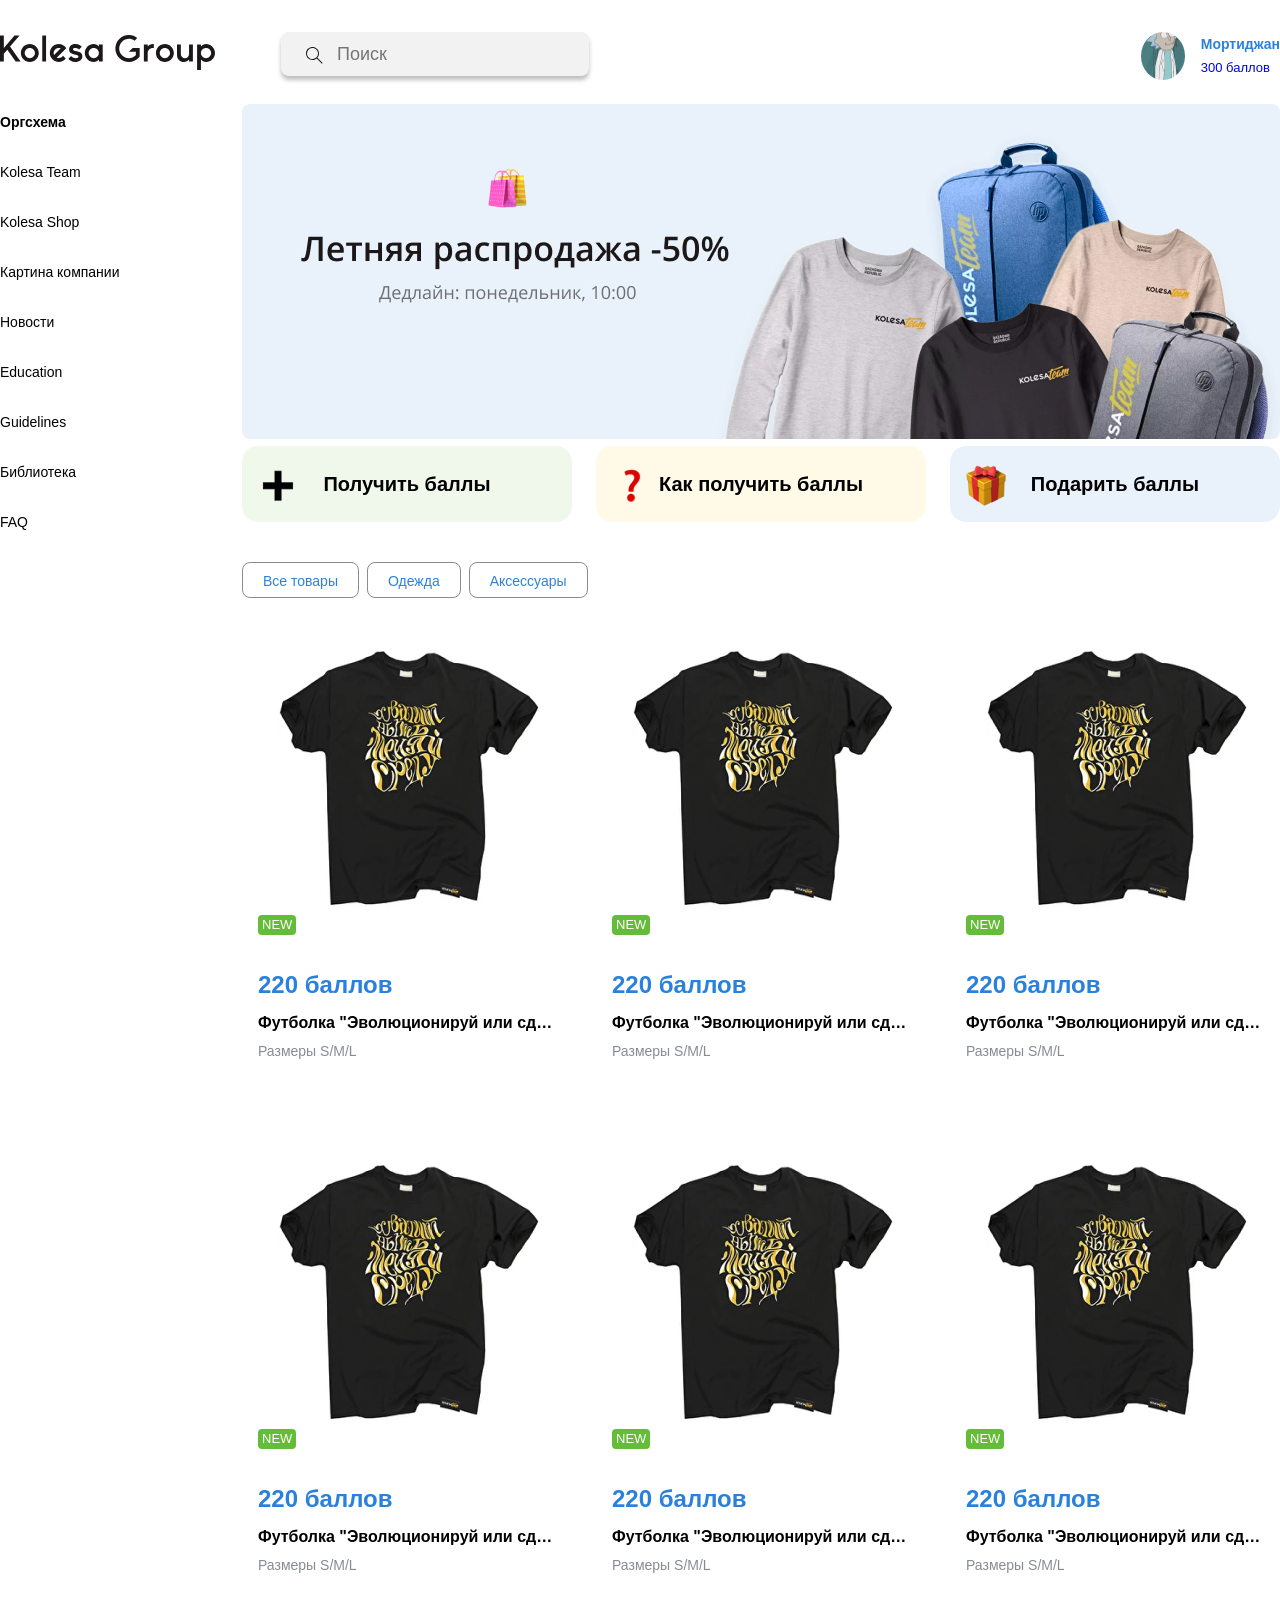
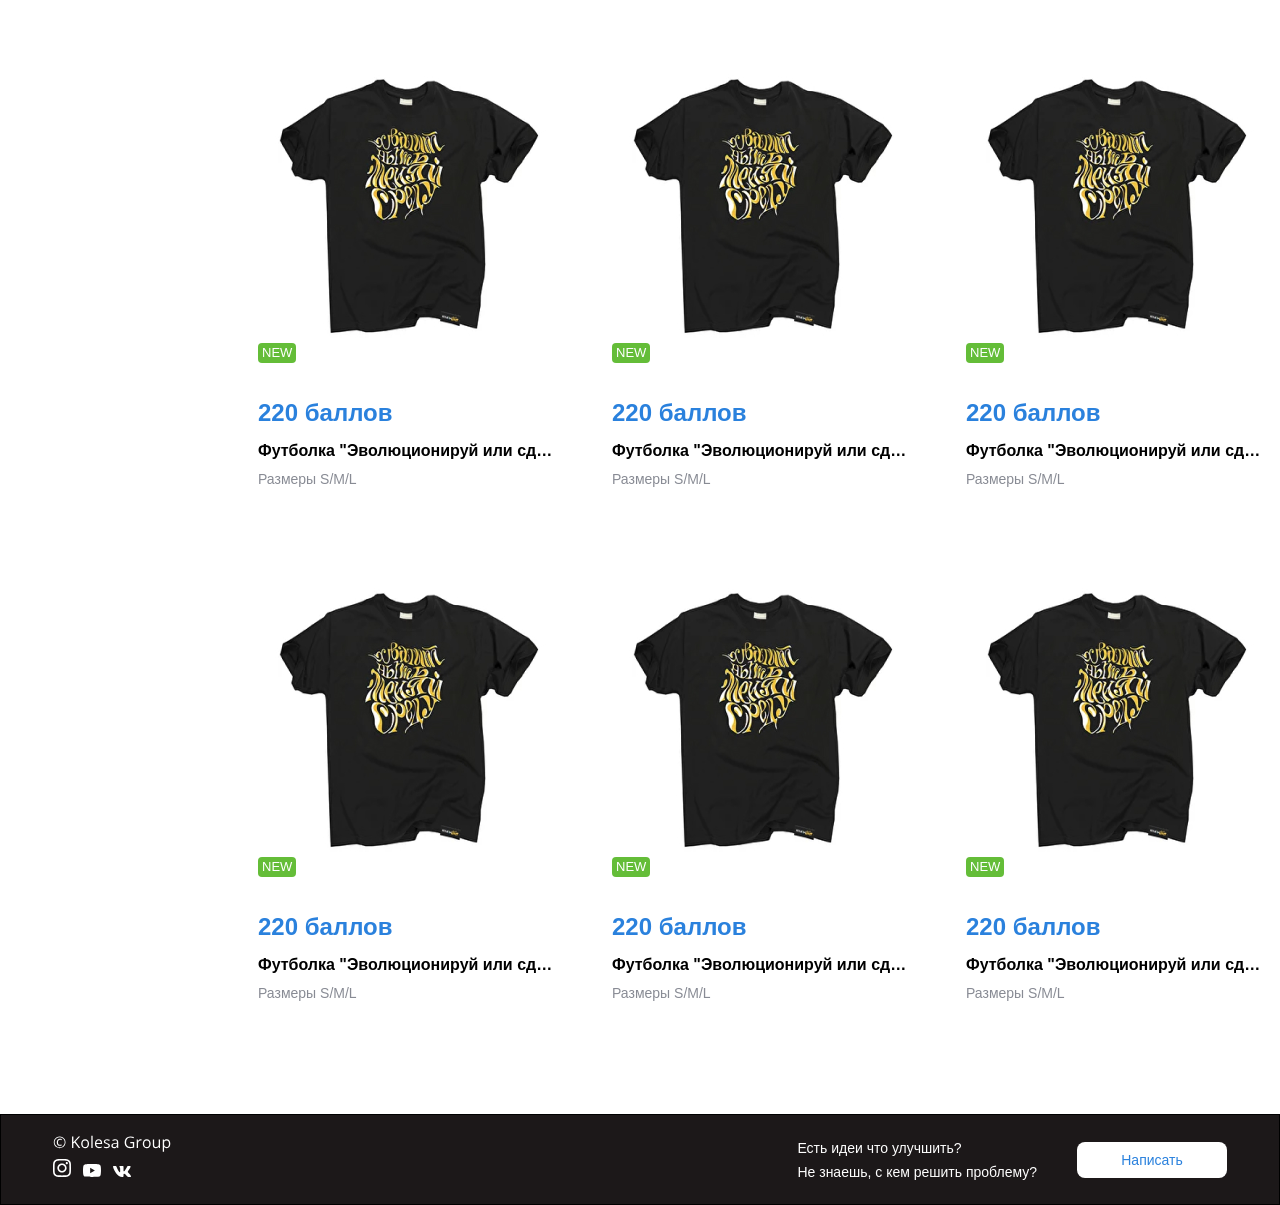
==== commit 01d3c893: "fix: <верстка по БЭМ>" ====
--- a/index.html
+++ b/index.html
@@ -2,543 +2,424 @@
 <html lang="en">
 
 <head>
-    <meta charset="UTF-8" />
-    <link rel="icon" type="image/svg+xml" href="/src/assets/favicon.svg" />
-    <meta name="viewport" content="width=device-width, initial-scale=1.0" />
+    <meta charset="UTF-8">
+    <meta http-equiv="X-UA-Compatible" content="IE=edge">
+    <meta name="viewport" content="width=device-width, initial-scale=1.0">
     <link rel="stylesheet" href="./src/css/style.css">
     <link rel="preconnect" href="https://fonts.googleapis.com">
     <link rel="preconnect" href="https://fonts.gstatic.com" crossorigin>
     <link href="https://fonts.googleapis.com/css2?family=Open+Sans:wght@400;600&display=swap" rel="stylesheet">
-    <title>Lesson2</title>
+    <title>Главная страница</title>
 </head>
 
 <body>
-    <div id="app">
-        <div class="order_wrapper">
+    <div class="wrapper">
+        <header class="header">
             <div class="container">
-                <div class="close_button">
-                    <button class="close_modal_btn">
-                    </button>
+                <div class="logo">
+                    <div class="logo--block">
+                        <a href="https://upgrade.kolesa.group/?utm_source=job" class="logo--link" target="_blank">
+                            <img src="./src/assets/logo_image.svg" alt="logo" class="logo--image">
+                        </a>
+                    </div>
                 </div>
-                <div class="image">
-                    <img src="./src/assets/hoody.jpg" alt="hoody_image" class="hoody" width="330" height="330">
-                    <div class="image_prview">
-                        <img class="preview_img" src="./src/assets/first.png" alt="melange hoody">
-                        <img class="preview_img active" src="./src/assets/second.png" alt="blue hoody">
-                        <img class="preview_img" src="./src/assets/third.png" alt="grey hoody">
-
-                    </div>
-                </div>
-                <div class="description">
-                    <div class="description_info">
-                        <h3 class="description_info_title">
-                            Футболка "Эволюционируй или сдохни"
-                        </h3>
-
-                        <div class="description_info_block">
-                            <div class="points">
-                                <p class="description_info_points">
-                                    100 баллов
-                                </p>
-                                <button class="description_info_btn">Попросить 50 баллов</button>
-                            </div>
-                            <div class="ballance">
-                                <p class="ballance_text">
-                                    Твой балланс:
-                                </p>
-                                <p class="ballance_count">
-                                    50 баллов
-                                </p>
-                            </div>
-                        </div>
-                    </div>
-
-                    <div class="description_colors">
-                        <h6 class="color_text">
-                            Цвета:
-                        </h6>
-                        <div class="radioblock">
-                            <div class="colours">
-                                <div class="radio1">
-                                    <input class="radio" type="radio" id="blue" name="colors" checked>
-                                    <label class="label_color color1" for="blue">
-                                        <span class="label_text">Синий</span>
-                                    </label>
-                                </div>
-
-                                <div class="radio2">
-                                    <input class="radio" type="radio" id="melange" name="colors">
-                                    <label class="label_color color2" for="melange">
-                                        <span class="label_text">Бежевый</span>
-                                    </label>
-                                </div>
-                                <div class="radio3">
-                                    <input class="radio" type="radio" id="grey" name="colors">
-                                    <label class="label_color color3" for="grey">
-                                        <span class="label_text">Серый</span>
-                                    </label>
-                                </div>
-                            </div>
-                        </div>
-                        <div class="description_sizes">
-                            <h6 class="description_size_text">
-                                Размер:
-                            </h6>
-                            <div class="description_size_name">
-                                <div class="sizes">
-                                    <input class="radio" type="radio" id="s" name="sizes" checked>
-                                    <label class="label_size size1" for="s">
-                                        <span class="size_text">s</span>
-                                    </label>
-                                </div>
-
-                                <div class="sizes">
-                                    <input class="radio" type="radio" id="m" name="sizes">
-                                    <label class="label_size size2" for="m">
-                                        <span class="size_text">m</span>
-                                    </label>
-                                </div>
-
-                                <div class="sizes">
-                                    <input class="radio" type="radio" id="l" name="sizes">
-                                    <label class="label_size size3" for="l">
-                                        <span class="size_text">l</span>
-                                    </label>
-                                </div>
-                            </div>
-                        </div>
-
-                        <div class="description_details">
-                            <h6 class="details_title">
-                                Детали:
-                            </h6>
-                            <p class="details_info">
-                                Брендированная толстовка от Qazaq Republic. Материал: Хлопок 80%, Вискоза 20%
-                            </p>
-
-                            <h6 class="order_info_title">
-                                Как выбрать размер:
-                            </h6>
-                            <p class="order_info_text">
-                                Написать дяде Рику для уточнения.
-                            </p>
-                        </div>
+                <div class="headerinfo">
+                    <form class="headerinfo--search search">
+                        <input type="text" placeholder="Поиск" class="search__input">
+                        <button class="search--btn">
+                            <img src="./src/assets/loopa.svg" alt="search icon" class="search__icon">
+                        </button>
+                    </form>
+                    <div class="profile">
+                        <a href="https://www.google.com/" target="_blank" class="profile--link">
+                            <img src="./src/assets/morty.png" alt="morty" class="profile__image">
+                            <span class="profile--info">
+                                <span class="profile__name">
+                                    Мортиджан
+                                </span>
+                                <span class="profile__points">
+                                    300 баллов
+                                </span>
+                            </span>
+                        </a>
                     </div>
                 </div>
             </div>
-        </div>
-        <div class="main_wrapper">
-            <header class="header">
-                <div class="container">
-                    <div class="logo_input">
-                        <div class="logo_image">
-                            <a href="https://upgrade.kolesa.group/?utm_source=job" class="logo_image_link"
-                                target="_blank">
-                                <img src="./src/assets/logo_image.svg" alt="logo" class="logo_img">
-                            </a>
-                        </div>
-                        <form class="search">
-                            <input type="text" placeholder="Поиск" class="search_block">
-                            <button class="scope_btn">
-                                <img src="./src/assets/loopa.svg" alt="scope icon" class="scope_icon">
-                            </button>
-                        </form>
-                    </div>
-                    <div class="profile">
-                        <div class="profile_image">
-                            <a href="https://www.google.com/" target="_blank" class="profile_link">
-                                <img src="./src/assets/morty.png" alt="morty" class="profile_image">
-                                <span class="profile_info">
-                                    <span class="profile_name">
-                                        Мортиджан
-                                    </span>
-                                    <span class="profile_points">
-                                        300 баллов
-                                    </span>
-                                </span>
-                            </a>
+        </header>
+
+        <main class="main">
+            <div class="container">
+                <aside class="menu">
+                    <ul class="menu--list">
+                        <li class="list__item">
+                            <a href="#" class="item__link active_link">
+                                Оргсхема
+                            </a>
+                        </li>
+                        <li class="list__item">
+                            <a href="#" class="item__link">
+                                Kolesa
+                                <strong>Team</strong>
+                            </a>
+                        </li>
+                        <li class="list__item">
+                            <a href="#" class="item__link" target="_blank">
+                                Kolesa Shop
+                            </a>
+                        </li>
+                        <li class="list__item">
+                            <a href="#" class="item__link" target="_blank">
+                                Картина компании
+                            </a>
+                        </li>
+                        <li class="list__item">
+                            <a href="#" class="item__link" target="_blank">
+                                Новости
+                            </a>
+                        </li>
+                        <li class="list__item">
+                            <a href="#" class="item__link" target="_blank">
+                                Education
+                            </a>
+                        </li>
+                        <li class="list__item">
+                            <a href="#" class="item__link" target="_blank">
+                                Guidelines
+                            </a>
+                        </li>
+                        <li class="list__item">
+                            <a href="#" class="item__link" target="_blank">
+                                Библиотека
+                            </a>
+                        </li>
+                        <li class="list__item">
+                            <a href="#" class="item__link" target="_blank">
+                                FAQ
+                            </a>
+                        </li>
+                    </ul>
+                </aside>
+                <div class="content">
+                    <div class="banner">
+                        <img src="./src/assets/banner.jpg" alt="banner" class="banner__image" width="1038" height="335">
+                    </div>
+                    <div class="actionbars">
+                        <button class="actionbars--btn btn__get">
+                            Получить баллы
+                        </button>
+                        <button class="actionbars--btn btn__how">
+                            Как получить баллы
+                        </button>
+                        <button class="actionbars--btn btn__gift">
+                            Подарить баллы
+                        </button>
+                    </div>
+                    <div class="tabs">
+                        <button class="tabs--btn selected">
+                            Все товары
+                        </button>
+                        <button class="tabs--btn">
+                            Одежда
+                        </button>
+                        <button class="tabs--btn">
+                            Аксессуары
+                        </button>
+                    </div>
+                    <div class="cards">
+                        <div class="cardwrapper">
+                            <div class="card">
+                                <div class="card--image">
+                                    <img src="./src/assets/t-shirt.jpg" alt="hoody_image" class="card--image__tshirt" width="330"
+                                        height="330">
+                                    <span class="card__label">new</span>
+                                </div>
+                                <div class="card--description">
+                                    <h3 class="card__points">
+                                        220 баллов
+                                    </h3>
+                                    <h6 class="card__title">
+                                        Футболка "Эволюционируй или сдохни"
+                                    </h6>
+                                    <p class="card__sizes">
+                                        Размеры S/M/L
+                                    </p>
+                                    <button class="card__btn">
+                                        Заказать
+                                    </button>
+                                </div>
+                            </div>
+                        </div>
+                        <div class="cardwrapper">
+                            <div class="card">
+                                <div class="card--image">
+                                    <img src="./src/assets/t-shirt.jpg" alt="hoody_image" class="card--image__tshirt" width="330"
+                                        height="330">
+                                    <span class="card__label">new</span>
+                                </div>
+                                <div class="card--description">
+                                    <h3 class="card__points">
+                                        220 баллов
+                                    </h3>
+                                    <h6 class="card__title">
+                                        Футболка "Эволюционируй или сдохни"
+                                    </h6>
+                                    <p class="card__sizes">
+                                        Размеры S/M/L
+                                    </p>
+                                    <button class="card__btn">
+                                        Заказать
+                                    </button>
+                                </div>
+                            </div>
+                        </div>
+                        <div class="cardwrapper">
+                            <div class="card">
+                                <div class="card--image">
+                                    <img src="./src/assets/t-shirt.jpg" alt="hoody_image" class="card--image__tshirt" width="330"
+                                        height="330">
+                                    <span class="card__label">new</span>
+                                </div>
+                                <div class="card--description">
+                                    <h3 class="card__points">
+                                        220 баллов
+                                    </h3>
+                                    <h6 class="card__title">
+                                        Футболка "Эволюционируй или сдохни"
+                                    </h6>
+                                    <p class="card__sizes">
+                                        Размеры S/M/L
+                                    </p>
+                                    <button class="card__btn">
+                                        Заказать
+                                    </button>
+                                </div>
+                            </div>
+                        </div>
+                        <div class="cardwrapper">
+                            <div class="card">
+                                <div class="card--image">
+                                    <img src="./src/assets/t-shirt.jpg" alt="hoody_image" class="card--image__tshirt" width="330"
+                                        height="330">
+                                    <span class="card__label">new</span>
+                                </div>
+                                <div class="card--description">
+                                    <h3 class="card__points">
+                                        220 баллов
+                                    </h3>
+                                    <h6 class="card__title">
+                                        Футболка "Эволюционируй или сдохни"
+                                    </h6>
+                                    <p class="card__sizes">
+                                        Размеры S/M/L
+                                    </p>
+                                    <button class="card__btn">
+                                        Заказать
+                                    </button>
+                                </div>
+                            </div>
+                        </div>
+                        <div class="cardwrapper">
+                            <div class="card">
+                                <div class="card--image">
+                                    <img src="./src/assets/t-shirt.jpg" alt="hoody_image" class="card--image__tshirt" width="330"
+                                        height="330">
+                                    <span class="card__label">new</span>
+                                </div>
+                                <div class="card--description">
+                                    <h3 class="card__points">
+                                        220 баллов
+                                    </h3>
+                                    <h6 class="card__title">
+                                        Футболка "Эволюционируй или сдохни"
+                                    </h6>
+                                    <p class="card__sizes">
+                                        Размеры S/M/L
+                                    </p>
+                                    <button class="card__btn">
+                                        Заказать
+                                    </button>
+                                </div>
+                            </div>
+                        </div>
+                        <div class="cardwrapper">
+                            <div class="card">
+                                <div class="card--image">
+                                    <img src="./src/assets/t-shirt.jpg" alt="hoody_image" class="card--image__tshirt" width="330"
+                                        height="330">
+                                    <span class="card__label">new</span>
+                                </div>
+                                <div class="card--description">
+                                    <h3 class="card__points">
+                                        220 баллов
+                                    </h3>
+                                    <h6 class="card__title">
+                                        Футболка "Эволюционируй или сдохни"
+                                    </h6>
+                                    <p class="card__sizes">
+                                        Размеры S/M/L
+                                    </p>
+                                    <button class="card__btn">
+                                        Заказать
+                                    </button>
+                                </div>
+                            </div>
+                        </div>
+                        <div class="cardwrapper">
+                            <div class="card">
+                                <div class="card--image">
+                                    <img src="./src/assets/t-shirt.jpg" alt="hoody_image" class="card--image__tshirt" width="330"
+                                        height="330">
+                                    <span class="card__label">new</span>
+                                </div>
+                                <div class="card--description">
+                                    <h3 class="card__points">
+                                        220 баллов
+                                    </h3>
+                                    <h6 class="card__title">
+                                        Футболка "Эволюционируй или сдохни"
+                                    </h6>
+                                    <p class="card__sizes">
+                                        Размеры S/M/L
+                                    </p>
+                                    <button class="card__btn">
+                                        Заказать
+                                    </button>
+                                </div>
+                            </div>
+                        </div>
+                        <div class="cardwrapper">
+                            <div class="card">
+                                <div class="card--image">
+                                    <img src="./src/assets/t-shirt.jpg" alt="hoody_image" class="card--image__tshirt" width="330"
+                                        height="330">
+                                    <span class="card__label">new</span>
+                                </div>
+                                <div class="card--description">
+                                    <h3 class="card__points">
+                                        220 баллов
+                                    </h3>
+                                    <h6 class="card__title">
+                                        Футболка "Эволюционируй или сдохни"
+                                    </h6>
+                                    <p class="card__sizes">
+                                        Размеры S/M/L
+                                    </p>
+                                    <button class="card__btn">
+                                        Заказать
+                                    </button>
+                                </div>
+                            </div>
+                        </div>
+                        <div class="cardwrapper">
+                            <div class="card">
+                                <div class="card--image">
+                                    <img src="./src/assets/t-shirt.jpg" alt="hoody_image" class="card--image__tshirt" width="330"
+                                        height="330">
+                                    <span class="card__label">new</span>
+                                </div>
+                                <div class="card--description">
+                                    <h3 class="card__points">
+                                        220 баллов
+                                    </h3>
+                                    <h6 class="card__title">
+                                        Футболка "Эволюционируй или сдохни"
+                                    </h6>
+                                    <p class="card__sizes">
+                                        Размеры S/M/L
+                                    </p>
+                                    <button class="card__btn">
+                                        Заказать
+                                    </button>
+                                </div>
+                            </div>
+                        </div>
+                        <div class="cardwrapper">
+                            <div class="card">
+                                <div class="card--image">
+                                    <img src="./src/assets/t-shirt.jpg" alt="hoody_image" class="card--image__tshirt" width="330"
+                                        height="330">
+                                    <span class="card__label">new</span>
+                                </div>
+                                <div class="card--description">
+                                    <h3 class="card__points">
+                                        220 баллов
+                                    </h3>
+                                    <h6 class="card__title">
+                                        Футболка "Эволюционируй или сдохни"
+                                    </h6>
+                                    <p class="card__sizes">
+                                        Размеры S/M/L
+                                    </p>
+                                    <button class="card__btn">
+                                        Заказать
+                                    </button>
+                                </div>
+                            </div>
+                        </div>
+                        <div class="cardwrapper">
+                            <div class="card">
+                                <div class="card--image">
+                                    <img src="./src/assets/t-shirt.jpg" alt="hoody_image" class="card--image__tshirt" width="330"
+                                        height="330">
+                                    <span class="card__label">new</span>
+                                </div>
+                                <div class="card--description">
+                                    <h3 class="card__points">
+                                        220 баллов
+                                    </h3>
+                                    <h6 class="card__title">
+                                        Футболка "Эволюционируй или сдохни"
+                                    </h6>
+                                    <p class="card__sizes">
+                                        Размеры S/M/L
+                                    </p>
+                                    <button class="card__btn">
+                                        Заказать
+                                    </button>
+                                </div>
+                            </div>
+                        </div>
+                        <div class="cardwrapper">
+                            <div class="card">
+                                <div class="card--image">
+                                    <img src="./src/assets/t-shirt.jpg" alt="hoody_image" class="card--image__tshirt" width="330"
+                                        height="330">
+                                    <span class="card__label">new</span>
+                                </div>
+                                <div class="card--description">
+                                    <h3 class="card__points">
+                                        220 баллов
+                                    </h3>
+                                    <h6 class="card__title">
+                                        Футболка "Эволюционируй или сдохни"
+                                    </h6>
+                                    <p class="card__sizes">
+                                        Размеры S/M/L
+                                    </p>
+                                    <button class="card__btn">
+                                        Заказать
+                                    </button>
+                                </div>
+                            </div>
                         </div>
                     </div>
                 </div>
-            </header>
-
-            <main class="main">
-                <div class="container">
-                    <aside class="menu_block">
-                        <ul class="nav">
-                            <li class="nav_item">
-                                <a href="#" class="nav_item_link active_link">
-                                    Оргсхема
-                                </a>
-                            </li>
-                            <li class="nav_item">
-                                <a href="#" class="nav_item_link">
-                                    Kolesa
-                                    <strong>
-                                        Team
-                                    </strong>
-                                </a>
-                            </li>
-                            <li class="nav_item">
-                                <a href="#" class="nav_item_link">
-                                    Kolesa Shop
-                                </a>
-                            </li>
-                            <li class="nav_item">
-                                <a href="#" class="nav_item_link">
-                                    Картина компании
-                                </a>
-                            </li>
-                            <li class="nav_item">
-                                <a href="#" class="nav_item_link">
-                                    Новости
-                                </a>
-                            </li>
-                            <li class="nav_item">
-                                <a href="#" class="nav_item_link">
-                                    Education
-                                </a>
-                            </li>
-                            <li class="nav_item">
-                                <a href="#" class="nav_item_link">
-                                    Guidelines
-                                </a>
-                            </li>
-                            <li class="nav_item">
-                                <a href="#" class="nav_item_link">
-                                    Библиотека
-                                </a>
-                            </li>
-                            <li class="nav_item">
-                                <a href="#" class="nav_item_link">
-                                    FAQ
-                                </a>
-                            </li>
-                        </ul>
-                    </aside>
-                    <div class="content_block">
-                        <div class="banner">
-                            <img src="./src/assets/banner.jpg" alt="banner" class="banner_image" width="1038"
-                                height="335">
-                        </div>
-                        <div class="action_bars">
-                            <button class="info_button1 btn">
-                                Получить баллы
-                            </button>
-                            <button class="info_button2 btn">
-                                Получить баллы
-                            </button>
-                            <button class="info_button3 btn">
-                                Получить баллы
-                            </button>
-                        </div>
-                        <div class="filter_buttons">
-                            <button class="filter_btn selected">
-                                Все товары
-                            </button>
-                            <button class="filter_btn">
-                                Одежда
-                            </button>
-                            <button class="filter_btn">
-                                Аксессуары
-                            </button>
-                        </div>
-                        <div class="item_cards">
-                            <div class="item_card">
-                                <div class="new_collection_card">
-                                    <div class="image img">
-                                        <img src="./src/assets/t-shirt.jpg" alt="hoody_image" class="hoody" width="330"
-                                            height="330">
-                                        <span class="new_label">new</span>
-                                    </div>
-                                    <div class="card_description">
-                                        <h3 class="points">
-                                            220 баллов
-                                        </h3>
-                                        <h6 class="card_description_title">
-                                            Футболка "Эволюционируй или сдохни"
-                                        </h6>
-                                        <p class="grey_text">
-                                            Размеры S/M/L
-                                        </p>
-                                        <button class="order_btn">
-                                            Заказать
-                                        </button>
-                                    </div>
-                                </div>
-                            </div>
-                            <div class="item_card">
-                                <div class="new_collection_card">
-                                    <div class="image img">
-                                        <img src="./src/assets/t-shirt.jpg" alt="hoody_image" class="hoody" width="330"
-                                            height="330">
-                                        <span class="new_label">new</span>
-                                    </div>
-                                    <div class="card_description">
-                                        <h3 class="points">
-                                            220 баллов
-                                        </h3>
-                                        <h6 class="card_description_title">
-                                            Футболка "Эволюционируй или сдохни"
-                                        </h6>
-                                        <p class="grey_text">
-                                            Размеры S/M/L
-                                        </p>
-                                        <button class="order_btn">
-                                            Заказать
-                                        </button>
-                                    </div>
-                                </div>
-                            </div>
-                            <div class="item_card">
-                                <div class="new_collection_card">
-                                    <div class="image img">
-                                        <img src="./src/assets/t-shirt.jpg" alt="hoody_image" class="hoody" width="330"
-                                            height="330">
-                                        <span class="new_label">new</span>
-                                    </div>
-                                    <div class="card_description">
-                                        <h3 class="points">
-                                            220 баллов
-                                        </h3>
-                                        <h6 class="card_description_title">
-                                            Футболка "Эволюционируй или сдохни"
-                                        </h6>
-                                        <p class="grey_text">
-                                            Размеры S/M/L
-                                        </p>
-                                        <button class="order_btn">
-                                            Заказать
-                                        </button>
-                                    </div>
-                                </div>
-                            </div>
-                            <div class="item_card">
-                                <div class="new_collection_card">
-                                    <div class="image img">
-                                        <img src="./src/assets/t-shirt.jpg" alt="hoody_image" class="hoody" width="330"
-                                            height="330">
-                                        <span class="new_label">new</span>
-                                    </div>
-                                    <div class="card_description">
-                                        <h3 class="points">
-                                            220 баллов
-                                        </h3>
-                                        <h6 class="card_description_title">
-                                            Футболка "Эволюционируй или сдохни"
-                                        </h6>
-                                        <p class="grey_text">
-                                            Размеры S/M/L
-                                        </p>
-                                        <button class="order_btn">
-                                            Заказать
-                                        </button>
-                                    </div>
-                                </div>
-                            </div>
-                            <div class="item_card">
-                                <div class="new_collection_card">
-                                    <div class="image img">
-                                        <img src="./src/assets/t-shirt.jpg" alt="hoody_image" class="hoody" width="330"
-                                            height="330">
-                                        <span class="new_label">new</span>
-                                    </div>
-                                    <div class="card_description">
-                                        <h3 class="points">
-                                            220 баллов
-                                        </h3>
-                                        <h6 class="card_description_title">
-                                            Футболка "Эволюционируй или сдохни"
-                                        </h6>
-                                        <p class="grey_text">
-                                            Размеры S/M/L
-                                        </p>
-                                        <button class="order_btn">
-                                            Заказать
-                                        </button>
-                                    </div>
-                                </div>
-                            </div>
-                            <div class="item_card">
-                                <div class="new_collection_card">
-                                    <div class="image img">
-                                        <img src="./src/assets/t-shirt.jpg" alt="hoody_image" class="hoody" width="330"
-                                            height="330">
-                                        <span class="new_label">new</span>
-                                    </div>
-                                    <div class="card_description">
-                                        <h3 class="points">
-                                            220 баллов
-                                        </h3>
-                                        <h6 class="card_description_title">
-                                            Футболка "Эволюционируй или сдохни"
-                                        </h6>
-                                        <p class="grey_text">
-                                            Размеры S/M/L
-                                        </p>
-                                        <button class="order_btn">
-                                            Заказать
-                                        </button>
-                                    </div>
-                                </div>
-                            </div>
-                            <div class="item_card">
-                                <div class="new_collection_card">
-                                    <div class="image img">
-                                        <img src="./src/assets/t-shirt.jpg" alt="hoody_image" class="hoody" width="330"
-                                            height="330">
-                                        <span class="new_label">new</span>
-                                    </div>
-                                    <div class="card_description">
-                                        <h3 class="points">
-                                            220 баллов
-                                        </h3>
-                                        <h6 class="card_description_title">
-                                            Футболка "Эволюционируй или сдохни"
-                                        </h6>
-                                        <p class="grey_text">
-                                            Размеры S/M/L
-                                        </p>
-                                        <button class="order_btn">
-                                            Заказать
-                                        </button>
-                                    </div>
-                                </div>
-                            </div>
-                            <div class="item_card">
-                                <div class="new_collection_card">
-                                    <div class="image img">
-                                        <img src="./src/assets/t-shirt.jpg" alt="hoody_image" class="hoody" width="330"
-                                            height="330">
-                                        <span class="new_label">new</span>
-                                    </div>
-                                    <div class="card_description">
-                                        <h3 class="points">
-                                            220 баллов
-                                        </h3>
-                                        <h6 class="card_description_title">
-                                            Футболка "Эволюционируй или сдохни"
-                                        </h6>
-                                        <p class="grey_text">
-                                            Размеры S/M/L
-                                        </p>
-                                        <button class="order_btn">
-                                            Заказать
-                                        </button>
-                                    </div>
-                                </div>
-                            </div>
-                            <div class="item_card">
-                                <div class="new_collection_card">
-                                    <div class="image img">
-                                        <img src="./src/assets/t-shirt.jpg" alt="hoody_image" class="hoody" width="330"
-                                            height="330">
-                                        <span class="new_label">new</span>
-                                    </div>
-                                    <div class="card_description">
-                                        <h3 class="points">
-                                            220 баллов
-                                        </h3>
-                                        <h6 class="card_description_title">
-                                            Футболка "Эволюционируй или сдохни"
-                                        </h6>
-                                        <p class="grey_text">
-                                            Размеры S/M/L
-                                        </p>
-                                        <button class="order_btn">
-                                            Заказать
-                                        </button>
-                                    </div>
-                                </div>
-                            </div>
-                            <div class="item_card">
-                                <div class="new_collection_card">
-                                    <div class="image img">
-                                        <img src="./src/assets/t-shirt.jpg" alt="hoody_image" class="hoody" width="330"
-                                            height="330">
-                                        <span class="new_label">new</span>
-                                    </div>
-                                    <div class="card_description">
-                                        <h3 class="points">
-                                            220 баллов
-                                        </h3>
-                                        <h6 class="card_description_title">
-                                            Футболка "Эволюционируй или сдохни"
-                                        </h6>
-                                        <p class="grey_text">
-                                            Размеры S/M/L
-                                        </p>
-                                        <button class="order_btn">
-                                            Заказать
-                                        </button>
-                                    </div>
-                                </div>
-                            </div>
-                            <div class="item_card">
-                                <div class="new_collection_card">
-                                    <div class="image img">
-                                        <img src="./src/assets/t-shirt.jpg" alt="hoody_image" class="hoody" width="330"
-                                            height="330">
-                                        <span class="new_label">new</span>
-                                    </div>
-                                    <div class="card_description">
-                                        <h3 class="points">
-                                            220 баллов
-                                        </h3>
-                                        <h6 class="card_description_title">
-                                            Футболка "Эволюционируй или сдохни"
-                                        </h6>
-                                        <p class="grey_text">
-                                            Размеры S/M/L
-                                        </p>
-                                        <button class="order_btn">
-                                            Заказать
-                                        </button>
-                                    </div>
-                                </div>
-                            </div>
-                            <div class="item_card">
-                                <div class="new_collection_card">
-                                    <div class="image img">
-                                        <img src="./src/assets/t-shirt.jpg" alt="hoody_image" class="hoody" width="330"
-                                            height="330">
-                                        <span class="new_label">new</span>
-                                    </div>
-                                    <div class="card_description">
-                                        <h3 class="points">
-                                            220 баллов
-                                        </h3>
-                                        <h6 class="card_description_title">
-                                            Футболка "Эволюционируй или сдохни"
-                                        </h6>
-                                        <p class="grey_text">
-                                            Размеры S/M/L
-                                        </p>
-                                        <button class="order_btn">
-                                            Заказать
-                                        </button>
-                                    </div>
-                                </div>
-                            </div>
-                        </div>
-                    </div>
-                </div>
-            </main>
-        </div>
+            </div>
+        </main>
         <footer class="footer">
-            <div class="footer_content">
-                <div class="company_info">
-                    <a href="https://job.kolesa.kz/about" target="_blank" class="company_logo_link">
-                        <img src="./src/assets/company_logo.svg" alt="logo kolesa" class="company_logo">
+            <div class="footer--content">
+                <div class="companyinfo">
+                    <a href="https://job.kolesa.kz/about" target="_blank" class="companyinfo--link">
+                        <img src="./src/assets/company_logo.svg" alt="logo kolesa" class="company__logo">
                     </a>
-                    <div class="info_icons">
+                    <div class="companyinfo--socialnet">
                         <a href="https://www.instagram.com/kolesagroup/?hl=en" target="_blank"
-                            class="info_icon_link"><img src="./src/assets/insta.svg" alt="icon" class="link_icon">
+                            class="socialnet__link"><img src="./src/assets/insta.svg" alt="icon" class="link_icon">
                         </a>
                         <a href="https://www.youtube.com/channel/UC6o6waSdIvmIdvy7qTqxY9A" target="_blank"
-                            class="info_icon_link"><img src="./src/assets/youtube.svg" alt="icon" class="link_icon">
+                            class="socialnet__link"><img src="./src/assets/youtube.svg" alt="icon" class="link_icon">
                         </a>
-                        <a href="https://vk.com/kolesakrishamarket" target="_blank" class="info_icon_link"><img
+                        <a href="https://vk.com/kolesakrishamarket" target="_blank" class="socialnet__link"><img
                                 src="./src/assets/vk.svg" alt="icon" class="link_icon">
                         </a>
                     </div>
@@ -553,8 +434,9 @@
                 </div>
             </div>
         </footer>
-        <script type="module" src="/src/js/main.js"></script>
     </div>
+
+    <script type="module" src="/src/js/main.js"></script>
 </body>
 
 </html>
--- a/src/css/style.css
+++ b/src/css/style.css
@@ -31,72 +31,80 @@
     margin-bottom: 4px;
 }
 
-.grey_text {
+.card__sizes {
     color: #888b94;
 }
 
-.main_wrapper {
-    max-width: 1440px;
+.wrapper {
+    display: flex;
+    flex-direction: column;
     margin: 0 auto;
     position: relative;
     min-height: 100vh;
-    padding: 32px;
+    padding-top: 32px;
 }
 
 /* Header */
 
 .header {
-    max-width: 1368px;
+    flex: 1 0 auto;
     height: 48px;
-    display: flex;
+    width: 100%;
+    display: flex;
+    justify-content: space-between;
     align-items: center;
     padding: 4px 0;
+    margin: 0 auto;
 }
 
 .container {
+    margin: 0 auto;
+    display: flex;
+    max-width: 1319px;
+    width: 100%;
+}
+
+.headerinfo {
     display: flex;
     justify-content: space-between;
-    max-width: 1319px;
-    width: 100%;
-    min-height: 100%;
+    width: 100%;
 }
 
 .profile {
     display: flex;
 }
 
-.profile_image {
-    display: block;
+.profile--link {
+    display: flex;
+    height: 100%;
+    width: 100%;
+}
+
+.profile__image {
     border-radius: 50%;
 }
 
-.profile_link {
-    display: flex;
-    height: 100%;
-    width: 100%;
-}
-
-.profile_info {
+.profile--info {
     display: block;
     margin-left: 16px;
 }
 
-.profile_name {
+.profile__name {
     font-weight: 600;
     color: #2a81dd;
 }
 
-.profile_points {
+.profile__points {
     display: block;
     font-size: 13px;
 }
 
-.logo_input {
+.logo {
     display: flex;
     align-items: center;
 }
 
-.logo_image {
+.logo--block {
     display: flex;
     cursor: pointer;
     align-items: center;
@@ -104,9 +112,10 @@
     height: 44px;
 }
 
-.search_block {
+.search__input {
     display: inline-block;
     width: 308px;
+    position: relative;
     background: #f2f2f3;
     border-radius: 8px;
     font-size: 18px;
@@ -118,48 +127,45 @@
     box-shadow: 0 4px 4px rgba(0, 0, 0, 0.25);
 }
 
-.search_block:focus {
-    outline-color: #2a81dd;
+.search__input:focus {
+    outline: none;
+    border: 2px solid #2a81dd;
 }
 
 .search {
     position: relative;
 }
 
-.scope_btn {
-    border: none;
+.search--btn {
+    border: none;
+    position: absolute;
     background: inherit;
     cursor: pointer;
-    position: absolute;
     top: 14px;
     left: 19px;
 }
 
-.scope_icon:hover {
-    -webkit-transform: scale(1.5, 1.5);
+.search__icon:hover {
     transform: scale(1.5, 1.5);
 }
 
 /* Main - navigation */
-
-.menu_block {
+.main {
+    flex: 1 0 auto;
+}
+
+.menu {
     margin-top: 30px;
     width: 280px;
     min-height: 424px;
 }
 
-.nav_item {
+.list__item {
     margin-bottom: 26px;
     position: relative;
 }
 
-.nav_item_link:hover {
-    font-weight: 600;
-    filter: brightness(1.75);
-    transform: scale(1.1, 1.1);
-}
-
-.nav_item_link:hover::before {
+.item__link:hover::before {
     box-sizing: border-box;
     content: '';
     position: absolute;
@@ -172,9 +178,13 @@
     transform: matrix(-1, 0, 0, 1, 0, 0);
 }
 
-.nav_item_link {
+.item__link {
     display: inline-block;
     color: black;
+}
+
+.active_link {
+    font-weight: 600;
 }
 
 .active_link::before {
@@ -192,28 +202,29 @@
 
 /* Main - content */
 
-.banner {
-    margin-top: 26px;
-    margin-bottom: 24px;
-}
-
-.content_block {
-    width: 1038px;
+.content {
+    max-width: 1038px;
+    width: 100%;
     height: fit-content;
 }
 
+.banner__image {
+    margin-top: 24px;
+}
+
 /* Main - Кнопки Инфо как получить баллы */
 
-.action_bars {
+.actionbars {
     display: flex;
     flex-wrap: wrap;
     justify-content: space-between;
     max-width: 1038px;
+    width: 100%;
     height: fit-content;
     margin-bottom: 40px;
 }
 
-.btn {
+.actionbars--btn {
     height: 76px;
     width: 330px;
     border-radius: 16px;
@@ -224,17 +235,17 @@
     cursor: pointer;
 }
 
-.btn:hover {
+.actionbars--btn:hover {
     transform: scale(1.1, 1.1);
     box-shadow: 0 4px 4px rgba(0, 0, 0, 0.25);
 }
 
-.info_button1 {
+.btn__get {
     position: relative;
     background: #eff8eb;
 }
 
-.info_button1::before {
+.btn__get::before {
     content: '';
     width: 48px;
     height: 56px;
@@ -245,12 +256,12 @@
     top: 25%;
 }
 
-.info_button2 {
+.btn__how {
     position: relative;
     background: #fffae7;
 }
 
-.info_button2::before {
+.btn__how::before {
     content: '';
     width: 48px;
     height: 56px;
@@ -261,12 +272,12 @@
     top: 25%;
 }
 
-.info_button3 {
+.btn__gift {
     position: relative;
     background: #e9f2fb;
 }
 
-.info_button3::before {
+.btn__gift::before {
     content: '';
     width: 48px;
     height: 56px;
@@ -279,14 +290,14 @@
 
 /* Фильтры товаров */
 
-.filter_buttons {
+.tabs {
     display: flex;
     flex-wrap: wrap;
     max-width: 1038px;
     margin-bottom: 16px;
 }
 
-.filter_btn {
+.tabs--btn {
     height: 36px;
     border: 1px solid #8d8c8d;
     border-radius: 8px;
@@ -298,25 +309,21 @@
     color: #2a81dd;
 }
 
-.filter_btn:active {
-    background: #d6ecfb;
-}
-
-.filter_btn:focus {
+.tabs--btn:focus {
     vertical-align: middle;
     background: #d6ecfb;
     color: black;
     border: none;
 }
 
-.filter_btn:hover {
+.tabs--btn:hover {
     transform: scale(1.1, 1.1);
     background: #eff8eb;
 }
 
 /* Карточки товаров */
 
-.item_cards {
+.cards {
     display: grid;
     grid-template-columns: 1fr 1fr 1fr;
     gap: 24px;
@@ -324,7 +331,7 @@
     margin-bottom: 68px;
 }
 
-.item_card {
+.cardwrapper {
     max-width: 330px;
     position: relative;
     min-height: 474px;
@@ -333,7 +340,7 @@
 }
 
 /* new card */
-.new_collection_card {
+.card {
     border-radius: 8px;
     z-index: 1;
     cursor: pointer;
@@ -341,19 +348,19 @@
     max-width: 330px;
 }
 
-.new_collection_card:hover {
+.card:hover {
     transition: all ease-in-out	0.3s;
     z-index: 2;
     box-shadow: 0 2px 10px rgba(28, 24, 25, 0.1);
 }
 
-.new_collection_card:hover .order_btn {
+.card:hover .card__btn {
     cursor: pointer;
     display: block;
     transition: ease 0.5s;
 }
 
-.order_btn {
+.card__btn {
     width: 298px;
     padding: 10px;
     height: 44px;
@@ -367,20 +374,20 @@
     margin-top: 16px;
 }
 
-.points {
+.card__points {
     color: #2a81dd;
 }
 
-.new_collection_card:hover .points {
+.card:hover .card__points {
     color: #f33;
 }
 
-.image {
+.card--image {
     position: relative;
     box-sizing: border-box;
 }
 
-.new_label {
+.card__label {
     position: absolute;
     bottom: 16px;
     left: 16px;
@@ -393,11 +400,11 @@
     color: #fff;
 }
 
-.card_description {
+.card--description {
     padding: 16px;
 }
 
-.card_description_title {
+.card__title {
     overflow: hidden;
     white-space: nowrap;
     text-overflow: ellipsis;
@@ -407,8 +414,7 @@
 
 .footer {
     border: 1px solid black;
-    height: 80px;
-    position: sticky;
+    height: fit-content;
     background: #1c1819;
     margin: 0 auto;
     left: 0;
@@ -416,10 +422,12 @@
     bottom: 0;
     width: 100%;
     padding: 20px;
+    align-items: center;
+    flex-shrink: 0;
     color: white;
 }
 
-.footer_content {
+.footer--content {
     display: flex;
     justify-content: space-between;
     max-width: 1440px;
@@ -432,7 +440,7 @@
     opacity: 0.8;
 }
 
-.info_icon_link {
+.socialnet__link {
     text-decoration: none;
     list-style: none;
     color: white;
